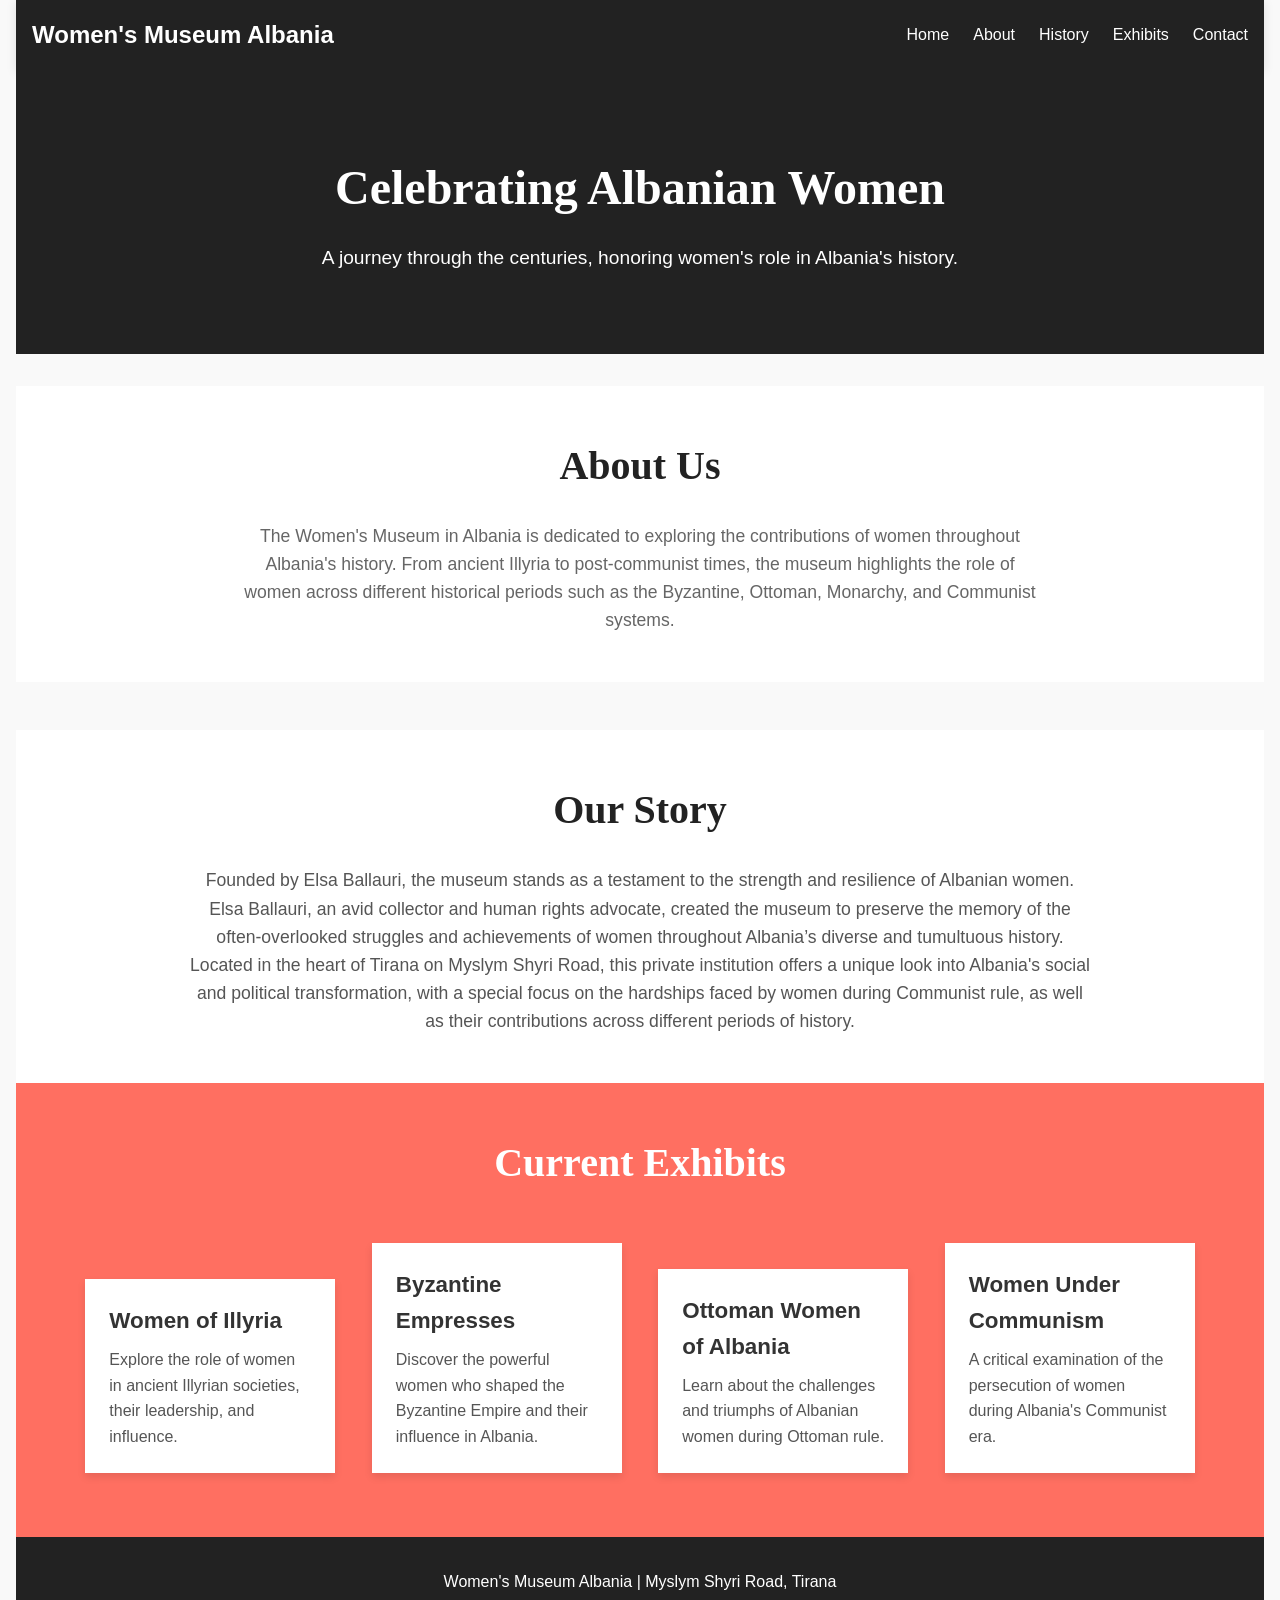
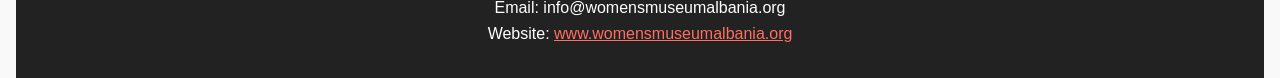
==== index.html @ 8acf02ba "Add files via upload" ====
<!DOCTYPE html>
<html lang="en">
<head>
  <meta charset="UTF-8" />
  <meta name="viewport" content="width=device-width, initial-scale=1.0" />
  <title>Women's Museum Albania</title>
  <style>
    /* Global Styles */
    * {
      margin: 0;
      padding: 0;
      box-sizing: border-box;
    }

    body {
      font-family: 'Arial', sans-serif;
      background-color: #f9f9f9;
      color: #333;
      line-height: 1.6;
      padding: 0 1rem;
    }

    h1, h2 {
      font-family: 'Georgia', serif;
    }

    /* Navbar */
    nav {
      background: #222;
      padding: 1rem;
      display: flex;
      justify-content: space-between;
      align-items: center;
      box-shadow: 0 2px 10px rgba(0, 0, 0, 0.1);
    }

    .navbar-logo {
      font-size: 1.5rem;
      color: #fff;
      font-weight: bold;
    }

    .nav-links {
      list-style: none;
      display: flex;
      gap: 1.5rem;
    }

    .nav-links a {
      color: #fff;
      text-decoration: none;
      transition: color 0.3s ease;
    }

    .nav-links a:hover {
      color: #ff6f61;
    }

    /* Hero Section */
    .hero {
      background: #222;
      color: #fff;
      padding: 5rem 1rem;
      text-align: center;
      margin-bottom: 2rem;
    }

    .hero h1 {
      font-size: 3rem;
      margin-bottom: 1rem;
    }

    .hero p {
      font-size: 1.2rem;
      font-weight: 300;
    }

    /* About Us Section */
    .about {
      background: #fff;
      padding: 3rem 1rem;
      text-align: center;
    }

    .about h2 {
      font-size: 2.5rem;
      margin-bottom: 1.5rem;
      color: #222;
    }

    .about p {
      max-width: 800px;
      margin: auto;
      font-size: 1.1rem;
      color: #666;
    }

    /* History of the Museum Section */
    .history {
      background: #fff;
      padding: 3rem 1rem;
      text-align: center;
      margin-top: 3rem;
    }

    .history h2 {
      font-size: 2.5rem;
      margin-bottom: 1.5rem;
      color: #222;
    }

    .history p {
      font-size: 1.1rem;
      color: #555;
      max-width: 900px;
      margin: auto;
    }

    /* Exhibits Section */
    .exhibits {
      background: #ff6f61;
      color: #fff;
      padding: 3rem 1rem;
      text-align: center;
    }

    .exhibits h2 {
      font-size: 2.5rem;
      margin-bottom: 2rem;
    }

    .exhibit-card {
      display: inline-block;
      background: #fff;
      color: #333;
      width: 250px;
      padding: 1.5rem;
      margin: 1rem;
      box-shadow: 0 4px 8px rgba(0, 0, 0, 0.1);
      text-align: left;
      transition: transform 0.3s ease, box-shadow 0.3s ease;
    }

    .exhibit-card:hover {
      transform: translateY(-5px);
      box-shadow: 0 8px 16px rgba(0, 0, 0, 0.2);
    }

    .exhibit-card h3 {
      font-size: 1.4rem;
      margin-bottom: 0.5rem;
    }

    .exhibit-card p {
      font-size: 1rem;
      color: #555;
    }

    /* Footer Section */
    footer {
      background: #222;
      color: #fff;
      padding: 2rem 1rem;
      text-align: center;
    }

    footer p {
      font-size: 1rem;
    }

    /* Mobile Responsiveness */
    @media (max-width: 768px) {
      .hero h1 {
        font-size: 2.5rem;
      }

      .hero p {
        font-size: 1rem;
      }

      .about p {
        font-size: 1rem;
      }

      .history p {
        font-size: 1rem;
      }

      .exhibits .exhibit-card {
        width: 100%;
        margin: 1rem 0;
      }

      .nav-links {
        flex-direction: column;
        gap: 1rem;
        align-items: center;
      }
    }
  </style>
</head>
<body>
  <!-- Navbar -->
  <nav>
    <div class="navbar-logo">Women's Museum Albania</div>
    <ul class="nav-links">
      <li><a href="#">Home</a></li>
      <li><a href="#about">About</a></li>
      <li><a href="#history">History</a></li>
      <li><a href="#exhibits">Exhibits</a></li>
      <li><a href="#contact">Contact</a></li>
    </ul>
  </nav>

  <!-- Hero Section -->
  <section class="hero">
    <h1>Celebrating Albanian Women</h1>
    <p>A journey through the centuries, honoring women's role in Albania's history.</p>
  </section>

  <!-- About Us Section -->
  <section id="about" class="about">
    <h2>About Us</h2>
    <p>The Women's Museum in Albania is dedicated to exploring the contributions of women throughout Albania's history. From ancient Illyria to post-communist times, the museum highlights the role of women across different historical periods such as the Byzantine, Ottoman, Monarchy, and Communist systems.</p>
  </section>

  <!-- History of the Museum Section -->
  <section id="history" class="history">
    <h2>Our Story</h2>
    <p>Founded by Elsa Ballauri, the museum stands as a testament to the strength and resilience of Albanian women. Elsa Ballauri, an avid collector and human rights advocate, created the museum to preserve the memory of the often-overlooked struggles and achievements of women throughout Albania’s diverse and tumultuous history.</p>
    <p>Located in the heart of Tirana on Myslym Shyri Road, this private institution offers a unique look into Albania's social and political transformation, with a special focus on the hardships faced by women during Communist rule, as well as their contributions across different periods of history.</p>
  </section>

  <!-- Exhibits Section -->
  <section id="exhibits" class="exhibits">
    <h2>Current Exhibits</h2>
    <div class="exhibit-card">
      <h3>Women of Illyria</h3>
      <p>Explore the role of women in ancient Illyrian societies, their leadership, and influence.</p>
    </div>
    <div class="exhibit-card">
      <h3>Byzantine Empresses</h3>
      <p>Discover the powerful women who shaped the Byzantine Empire and their influence in Albania.</p>
    </div>
    <div class="exhibit-card">
      <h3>Ottoman Women of Albania</h3>
      <p>Learn about the challenges and triumphs of Albanian women during Ottoman rule.</p>
    </div>
    <div class="exhibit-card">
      <h3>Women Under Communism</h3>
      <p>A critical examination of the persecution of women during Albania's Communist era.</p>
    </div>
  </section>

  <!-- Footer -->
  <footer id="contact">
    <p>Women's Museum Albania | Myslym Shyri Road, Tirana</p>
    <p>Email: info@womensmuseumalbania.org</p>
    <p>Website: <a href="https://www.womensmuseumalbania.org" target="_blank" style="color: #ff6f61;">www.womensmuseumalbania.org</a></p>
  </footer>
</body>
</html>
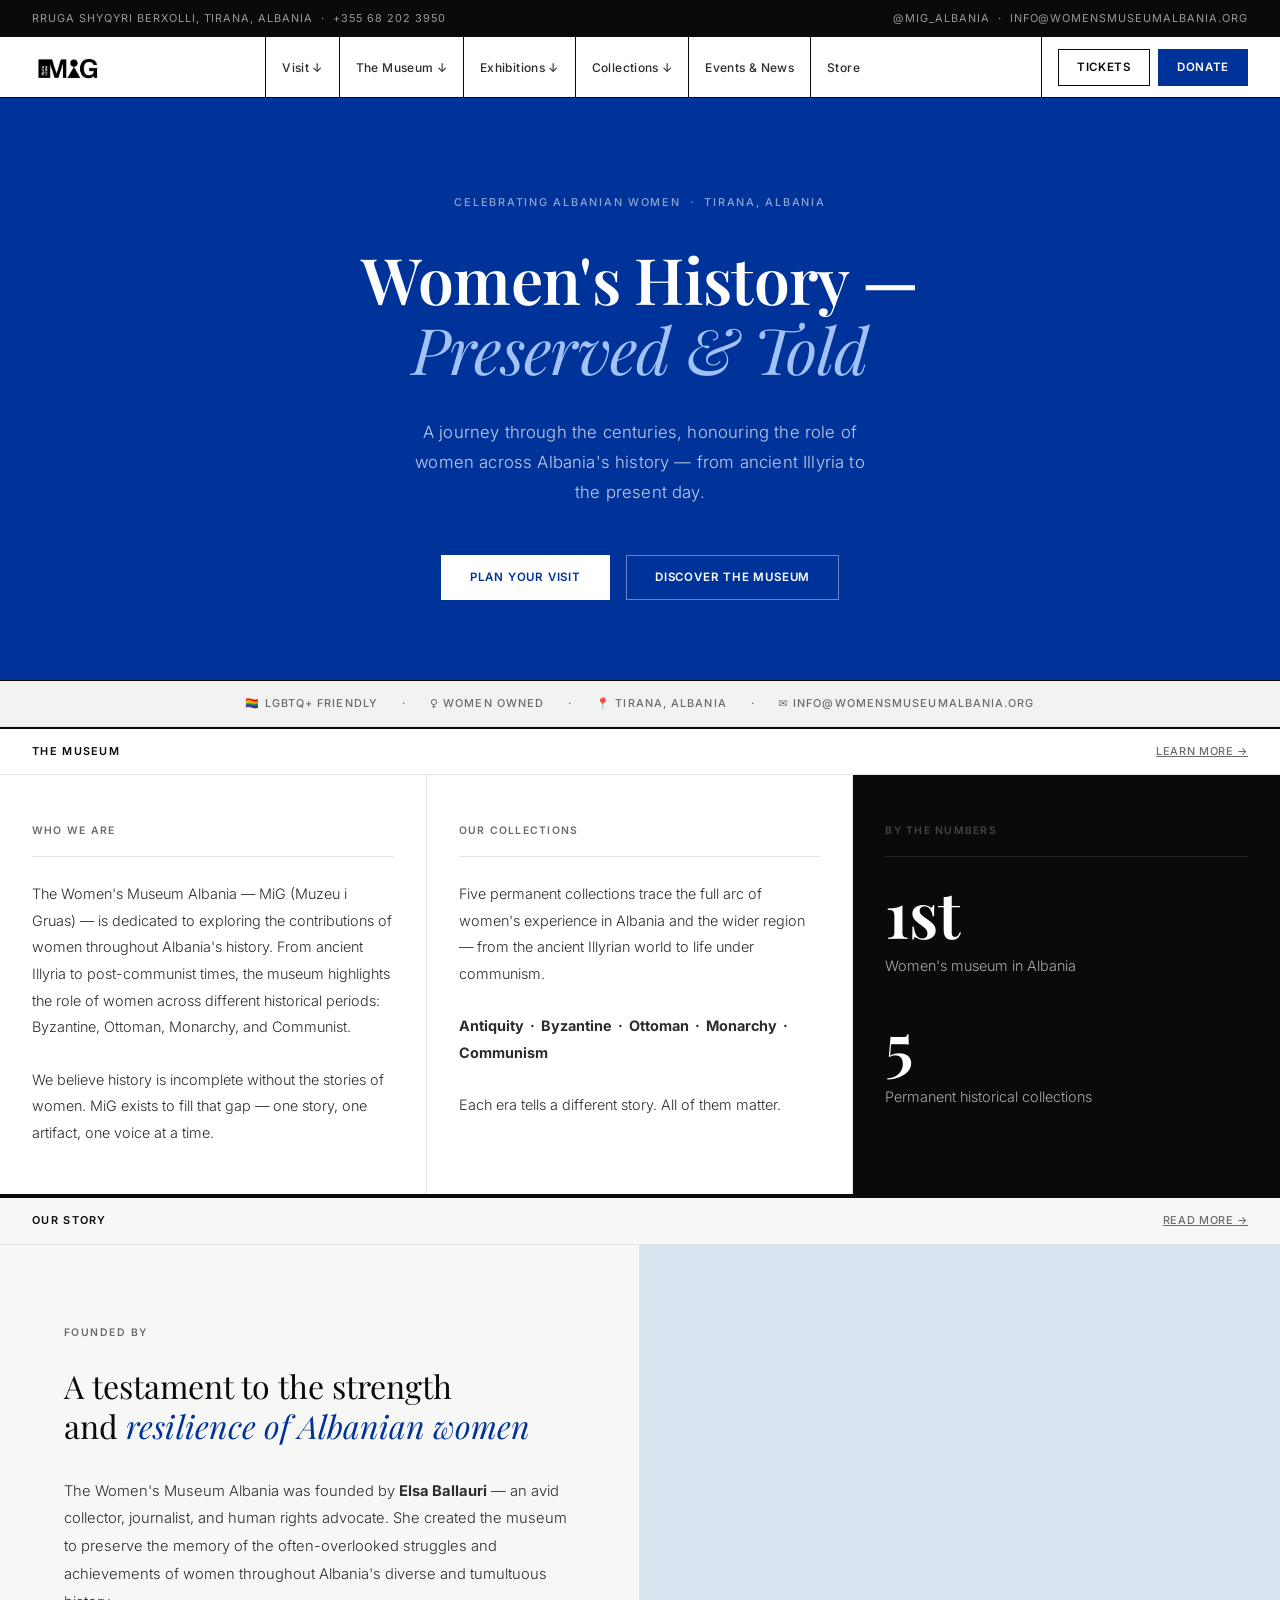
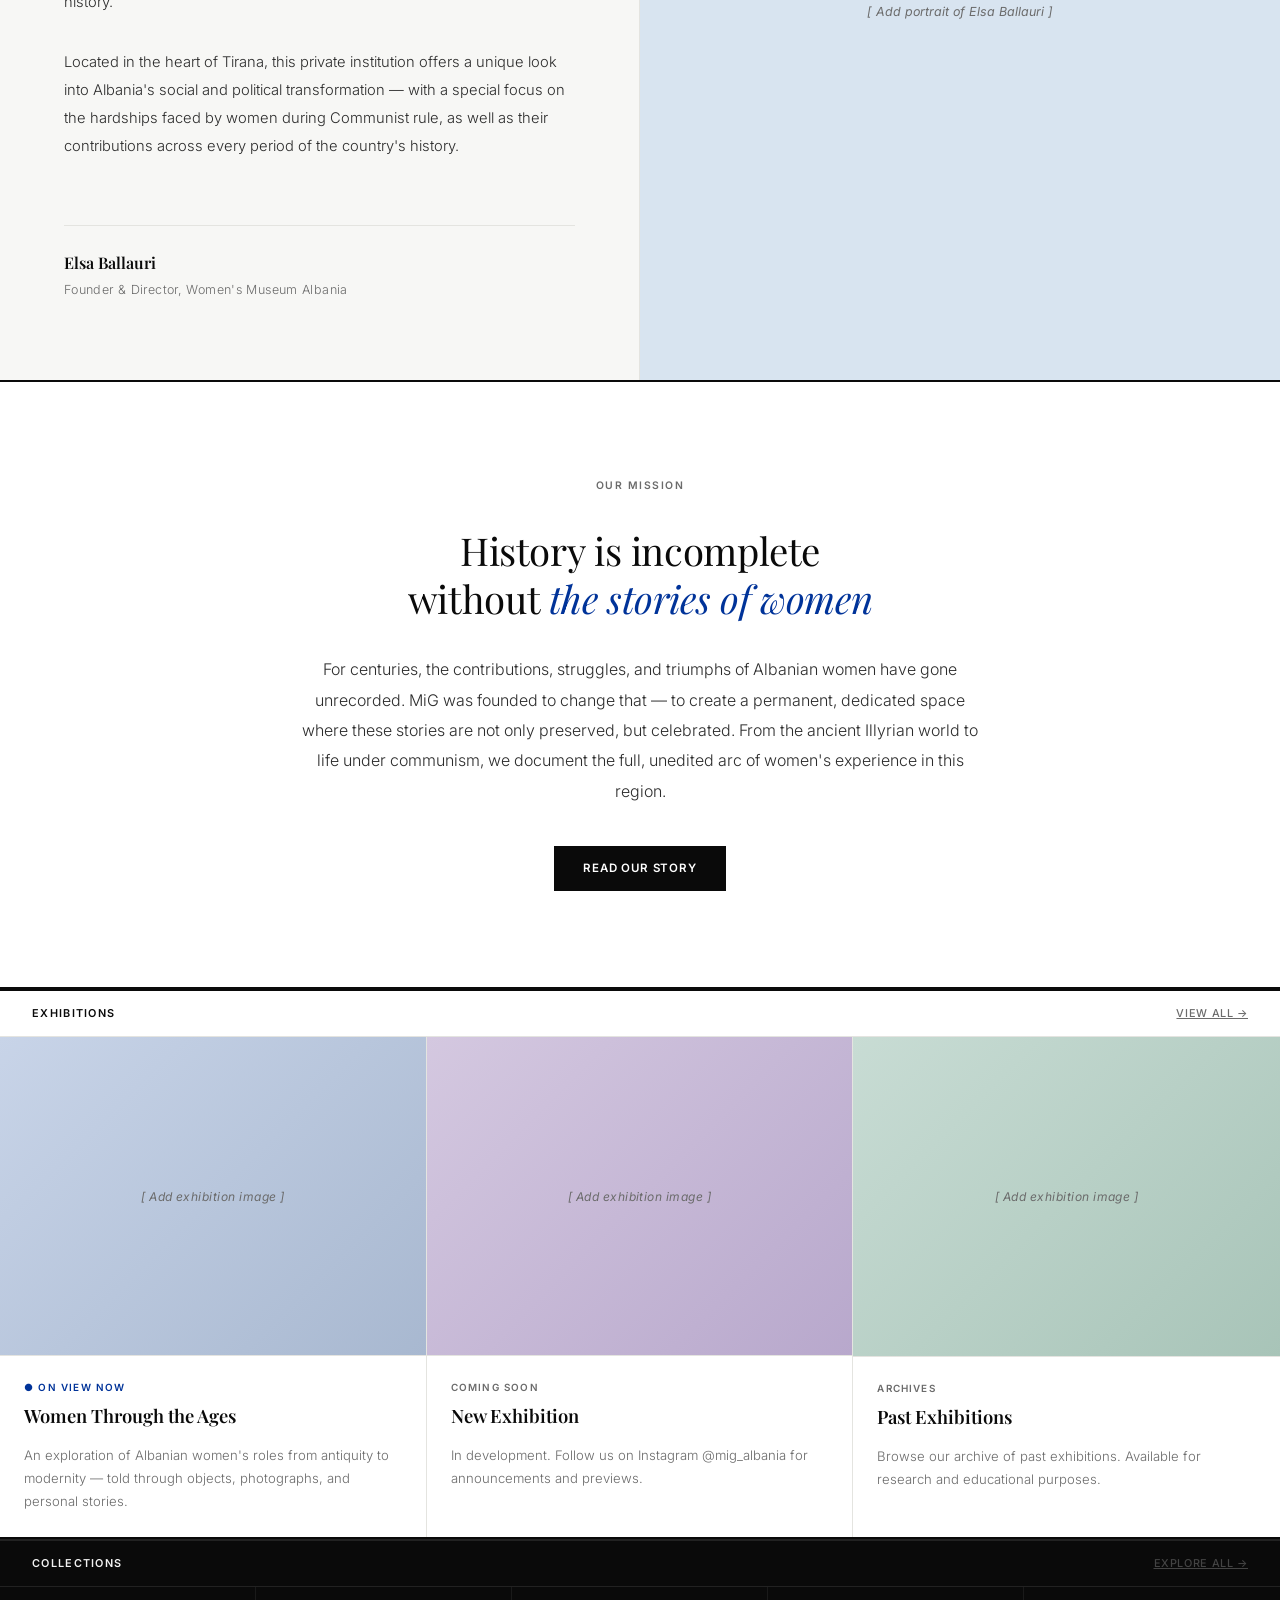
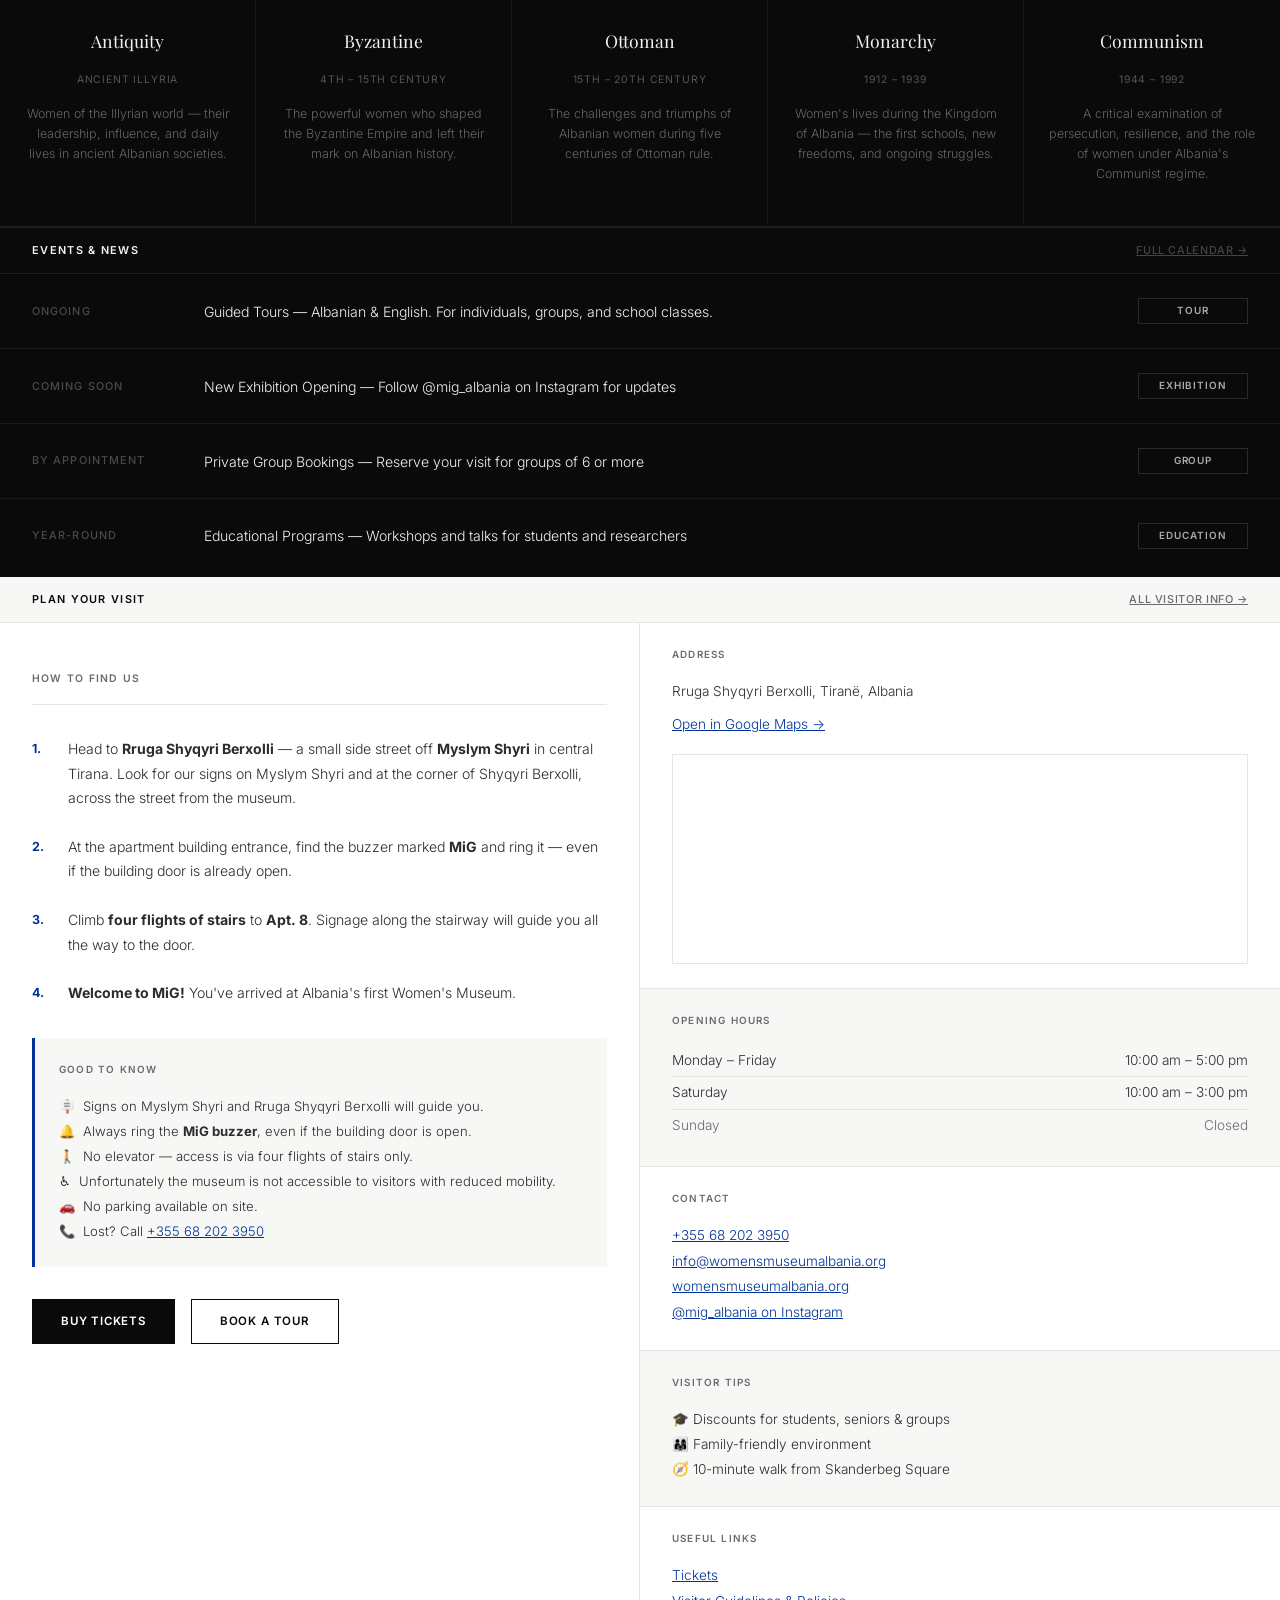
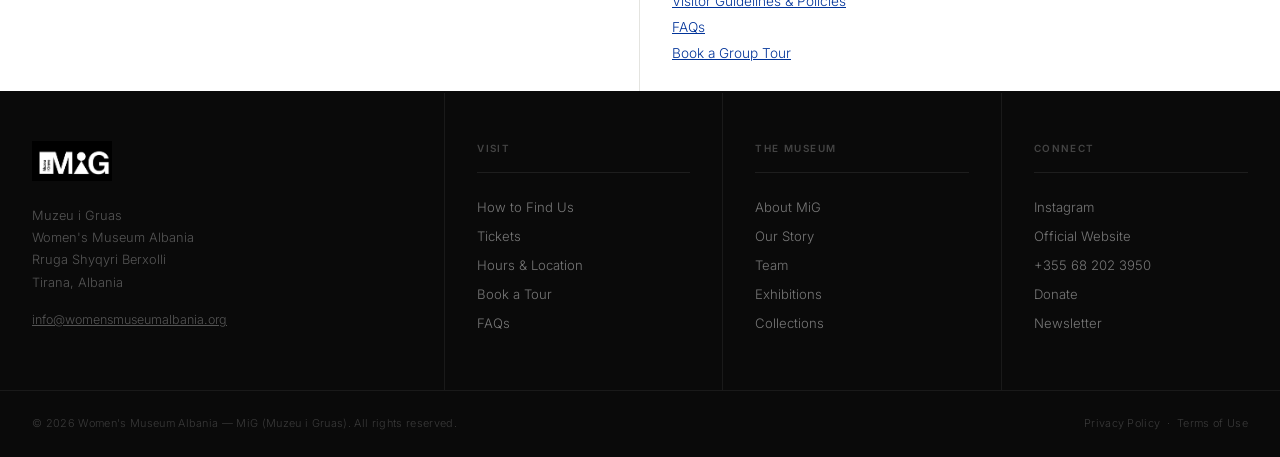
==== commit 8a2feb18: "Update index.html" ====
--- a/index.html
+++ b/index.html
@@ -3,260 +3,555 @@
 <head>
   <meta charset="UTF-8" />
   <meta name="viewport" content="width=device-width, initial-scale=1.0" />
-  <title>Women's Museum Albania</title>
+  <title>MiG — Muzeu i Gruas | Women's Museum Albania</title>
+  <link href="https://fonts.googleapis.com/css2?family=Playfair+Display:ital,wght@0,400;0,600;0,700;1,400;1,600&family=Inter:wght@300;400;500;600&display=swap" rel="stylesheet" />
   <style>
-    /* Global Styles */
-    * {
-      margin: 0;
-      padding: 0;
-      box-sizing: border-box;
+    *, *::before, *::after { box-sizing: border-box; margin: 0; padding: 0; }
+    html { scroll-behavior: smooth; font-size: 16px; }
+    :root {
+      --black:       #0a0a0a;
+      --white:       #ffffff;
+      --blue:        #003399;
+      --blue-hover:  #002277;
+      --gray-dark:   #2c2c2c;
+      --gray-mid:    #6b6b6b;
+      --gray-light:  #f7f7f5;
+      --gray-soft:   #f2f2f0;
+      --border:      #e4e4e0;
+      --border-dark: #1e1e1e;
+      --text-body:   #2c2c2c;
+      --text-muted:  #6b6b6b;
+      --off-white:   #f2f2f2;
+      --sp-1: 8px; --sp-2: 16px; --sp-3: 24px; --sp-4: 32px;
+      --sp-5: 40px; --sp-6: 48px; --sp-8: 64px; --sp-10: 80px; --sp-12: 96px;
     }
-
-    body {
-      font-family: 'Arial', sans-serif;
-      background-color: #f9f9f9;
-      color: #333;
-      line-height: 1.6;
-      padding: 0 1rem;
-    }
-
-    h1, h2 {
-      font-family: 'Georgia', serif;
-    }
-
-    /* Navbar */
-    nav {
-      background: #222;
-      padding: 1rem;
-      display: flex;
-      justify-content: space-between;
-      align-items: center;
-      box-shadow: 0 2px 10px rgba(0, 0, 0, 0.1);
-    }
-
-    .navbar-logo {
-      font-size: 1.5rem;
-      color: #fff;
-      font-weight: bold;
-    }
-
-    .nav-links {
-      list-style: none;
-      display: flex;
-      gap: 1.5rem;
-    }
-
-    .nav-links a {
-      color: #fff;
-      text-decoration: none;
-      transition: color 0.3s ease;
-    }
-
-    .nav-links a:hover {
-      color: #ff6f61;
-    }
-
-    /* Hero Section */
-    .hero {
-      background: #222;
-      color: #fff;
-      padding: 5rem 1rem;
-      text-align: center;
-      margin-bottom: 2rem;
-    }
-
-    .hero h1 {
-      font-size: 3rem;
-      margin-bottom: 1rem;
-    }
-
-    .hero p {
-      font-size: 1.2rem;
-      font-weight: 300;
-    }
-
-    /* About Us Section */
-    .about {
-      background: #fff;
-      padding: 3rem 1rem;
-      text-align: center;
-    }
-
-    .about h2 {
-      font-size: 2.5rem;
-      margin-bottom: 1.5rem;
-      color: #222;
-    }
-
-    .about p {
-      max-width: 800px;
-      margin: auto;
-      font-size: 1.1rem;
-      color: #666;
-    }
-
-    /* History of the Museum Section */
-    .history {
-      background: #fff;
-      padding: 3rem 1rem;
-      text-align: center;
-      margin-top: 3rem;
-    }
-
-    .history h2 {
-      font-size: 2.5rem;
-      margin-bottom: 1.5rem;
-      color: #222;
-    }
-
-    .history p {
-      font-size: 1.1rem;
-      color: #555;
-      max-width: 900px;
-      margin: auto;
-    }
-
-    /* Exhibits Section */
-    .exhibits {
-      background: #ff6f61;
-      color: #fff;
-      padding: 3rem 1rem;
-      text-align: center;
-    }
-
-    .exhibits h2 {
-      font-size: 2.5rem;
-      margin-bottom: 2rem;
-    }
-
-    .exhibit-card {
-      display: inline-block;
-      background: #fff;
-      color: #333;
-      width: 250px;
-      padding: 1.5rem;
-      margin: 1rem;
-      box-shadow: 0 4px 8px rgba(0, 0, 0, 0.1);
-      text-align: left;
-      transition: transform 0.3s ease, box-shadow 0.3s ease;
-    }
-
-    .exhibit-card:hover {
-      transform: translateY(-5px);
-      box-shadow: 0 8px 16px rgba(0, 0, 0, 0.2);
-    }
-
-    .exhibit-card h3 {
-      font-size: 1.4rem;
-      margin-bottom: 0.5rem;
-    }
-
-    .exhibit-card p {
-      font-size: 1rem;
-      color: #555;
-    }
-
-    /* Footer Section */
-    footer {
-      background: #222;
-      color: #fff;
-      padding: 2rem 1rem;
-      text-align: center;
-    }
-
-    footer p {
-      font-size: 1rem;
-    }
-
-    /* Mobile Responsiveness */
-    @media (max-width: 768px) {
-      .hero h1 {
-        font-size: 2.5rem;
-      }
-
-      .hero p {
-        font-size: 1rem;
-      }
-
-      .about p {
-        font-size: 1rem;
-      }
-
-      .history p {
-        font-size: 1rem;
-      }
-
-      .exhibits .exhibit-card {
-        width: 100%;
-        margin: 1rem 0;
-      }
-
-      .nav-links {
-        flex-direction: column;
-        gap: 1rem;
-        align-items: center;
-      }
+    body { font-family: 'Inter', system-ui, sans-serif; background: var(--white); color: var(--black); line-height: 1.6; -webkit-font-smoothing: antialiased; }
+    a { color: inherit; text-decoration: none; }
+    img { display: block; max-width: 100%; }
+
+    /* TOP STRIP */
+    .top-strip { background: var(--black); color: #999; font-size: 0.68rem; letter-spacing: 0.09em; text-transform: uppercase; padding: 10px var(--sp-4); display: flex; justify-content: space-between; align-items: center; }
+    .top-strip a { color: #999; transition: color 0.2s; }
+    .top-strip a:hover { color: var(--white); }
+
+    /* NAV */
+    nav { border-bottom: 1.5px solid var(--black); position: sticky; top: 0; z-index: 100; background: var(--white); }
+    .nav-inner { display: flex; align-items: center; justify-content: space-between; padding: 0 var(--sp-4); height: 60px; }
+    .nav-logo img { height: 34px; width: auto; display: block; }
+    .nav-links { display: flex; list-style: none; height: 100%; align-items: stretch; }
+    .nav-links li { position: relative; display: flex; align-items: stretch; }
+    .nav-links li > a, .nav-links li > span { display: flex; align-items: center; padding: 0 var(--sp-2); font-size: 0.75rem; font-weight: 500; letter-spacing: 0.03em; color: var(--gray-dark); cursor: pointer; border-left: 1px solid var(--black); position: relative; transition: color 0.2s; }
+    .nav-links li > a::after, .nav-links li > span::after { content: ''; position: absolute; bottom: 0; left: 0; right: 0; height: 2px; background: var(--blue); transform: scaleX(0); transition: transform 0.25s ease; }
+    .nav-links li > a:hover, .nav-links li > span:hover { color: var(--blue); }
+    .nav-links li > a:hover::after, .nav-links li > span:hover::after { transform: scaleX(1); }
+    .has-drop:hover .drop { display: block; }
+    .drop { display: none; position: absolute; top: 100%; left: 0; background: var(--white); border: 1.5px solid var(--black); min-width: 200px; z-index: 200; box-shadow: 0 8px 24px rgba(0,0,0,0.08); }
+    .drop a { display: block; padding: 10px var(--sp-2); font-size: 0.75rem; font-weight: 400; letter-spacing: 0.02em; border-bottom: 1px solid var(--border); color: var(--gray-dark); transition: background 0.15s, color 0.15s; }
+    .drop a:last-child { border-bottom: none; }
+    .drop a:hover { background: var(--black); color: var(--white); }
+    .nav-actions { display: flex; align-items: center; gap: var(--sp-1); padding-left: var(--sp-2); border-left: 1px solid var(--black); height: 100%; }
+    .nav-btn { font-family: 'Inter', sans-serif; font-size: 0.72rem; font-weight: 600; letter-spacing: 0.06em; text-transform: uppercase; padding: 8px 18px; border: 1.5px solid var(--black); cursor: pointer; transition: background 0.2s, color 0.2s, border-color 0.2s, box-shadow 0.2s; display: inline-flex; align-items: center; }
+    .nav-btn:hover { box-shadow: 0 2px 8px rgba(0,0,0,0.12); text-decoration: none; }
+    .nav-btn.outline { background: var(--white); color: var(--black); }
+    .nav-btn.outline:hover { background: var(--black); color: var(--white); }
+    .nav-btn.filled { background: var(--blue); color: var(--white); border-color: var(--blue); }
+    .nav-btn.filled:hover { background: var(--blue-hover); border-color: var(--blue-hover); }
+
+    /* HERO */
+    .hero { background: var(--blue); text-align: center; padding: var(--sp-12) var(--sp-4) var(--sp-10); border-bottom: 1.5px solid var(--black); }
+    .hero-eyebrow { font-size: 0.68rem; font-weight: 500; letter-spacing: 0.16em; text-transform: uppercase; color: rgba(255,255,255,0.55); margin-bottom: var(--sp-4); }
+    .hero-title { font-family: 'Playfair Display', Georgia, serif; font-size: clamp(2.6rem, 5vw, 5rem); font-weight: 600; line-height: 1.1; color: var(--white); margin-bottom: var(--sp-4); letter-spacing: -0.01em; }
+    .hero-title em { font-style: italic; font-weight: 400; color: rgba(180,210,255,0.9); }
+    .hero-sub { font-size: 1.05rem; font-weight: 300; color: rgba(255,255,255,0.75); max-width: 480px; margin: 0 auto var(--sp-6); line-height: 1.8; letter-spacing: 0.01em; }
+    .hero-btns { display: flex; gap: var(--sp-2); justify-content: center; flex-wrap: wrap; }
+    .btn { font-family: 'Inter', sans-serif; font-size: 0.72rem; font-weight: 600; letter-spacing: 0.07em; text-transform: uppercase; padding: 12px 28px; display: inline-flex; align-items: center; border: 1.5px solid; cursor: pointer; transition: background 0.22s, color 0.22s, border-color 0.22s, box-shadow 0.22s; }
+    .btn:hover { box-shadow: 0 4px 16px rgba(0,0,0,0.15); text-decoration: none; }
+    .btn-white { background: var(--white); color: var(--blue); border-color: var(--white); }
+    .btn-white:hover { background: transparent; color: var(--white); }
+    .btn-outline-white { background: transparent; color: var(--white); border-color: rgba(255,255,255,0.4); }
+    .btn-outline-white:hover { background: rgba(255,255,255,0.1); border-color: rgba(255,255,255,0.8); }
+    .btn-dark { background: var(--black); color: var(--white); border-color: var(--black); }
+    .btn-dark:hover { background: var(--blue); border-color: var(--blue); }
+    .btn-light { background: var(--white); color: var(--black); border-color: var(--black); }
+    .btn-light:hover { background: var(--black); color: var(--white); }
+    .btn-blue { background: var(--blue); color: var(--white); border-color: var(--blue); }
+    .btn-blue:hover { background: var(--blue-hover); border-color: var(--blue-hover); }
+
+    /* BADGES */
+    .badges-bar { display: flex; justify-content: center; gap: var(--sp-3); flex-wrap: wrap; padding: 14px var(--sp-4); border-bottom: 1px solid var(--border); font-size: 0.68rem; font-weight: 500; letter-spacing: 0.1em; text-transform: uppercase; color: var(--gray-mid); background: var(--gray-soft); }
+
+    /* SECTION HEADER */
+    .sec-head { display: flex; justify-content: space-between; align-items: center; padding: 14px var(--sp-4); border-bottom: 1px solid var(--border); border-top: 2px solid var(--black); }
+    .sec-head h2 { font-family: 'Inter', sans-serif; font-size: 0.68rem; font-weight: 600; letter-spacing: 0.12em; text-transform: uppercase; color: var(--black); }
+    .sec-head a { font-size: 0.68rem; font-weight: 500; letter-spacing: 0.06em; text-transform: uppercase; color: var(--gray-mid); text-decoration: underline; transition: color 0.2s; }
+    .sec-head a:hover { color: var(--blue); }
+
+    /* ABOUT */
+    #about { border-bottom: 2px solid var(--black); background: var(--white); }
+    .about-grid { display: grid; grid-template-columns: 1fr 1fr 1fr; }
+    .about-col { padding: var(--sp-6) var(--sp-4); border-right: 1px solid var(--border); }
+    .about-col:last-child { border-right: none; background: var(--black); }
+    .about-col h3 { font-family: 'Inter', sans-serif; font-size: 0.65rem; font-weight: 600; letter-spacing: 0.12em; text-transform: uppercase; color: var(--gray-mid); margin-bottom: var(--sp-3); padding-bottom: var(--sp-2); border-bottom: 1px solid var(--border); }
+    .about-col:last-child h3 { color: #444; border-color: #222; }
+    .about-col p { font-size: 0.9rem; font-weight: 300; line-height: 1.85; color: var(--text-body); }
+    .about-col:last-child p { color: #aaa; }
+    .stat { font-family: 'Playfair Display', serif; font-size: 4rem; font-weight: 600; line-height: 1; color: var(--white); margin-bottom: var(--sp-1); }
+
+    /* FOUNDER */
+    #founder { border-bottom: 2px solid var(--black); background: var(--gray-light); }
+    .founder-grid { display: grid; grid-template-columns: 1fr 1fr; }
+    .founder-text { padding: var(--sp-10) var(--sp-8); border-right: 1px solid var(--border); display: flex; flex-direction: column; justify-content: center; }
+    .founder-label { font-size: 0.65rem; font-weight: 600; letter-spacing: 0.14em; text-transform: uppercase; color: var(--gray-mid); margin-bottom: var(--sp-3); }
+    .founder-title { font-family: 'Playfair Display', serif; font-size: clamp(1.6rem, 2.5vw, 2.4rem); font-weight: 400; line-height: 1.25; color: var(--black); margin-bottom: var(--sp-4); }
+    .founder-title em { font-style: italic; color: var(--blue); }
+    .founder-body { font-size: 0.92rem; font-weight: 300; line-height: 1.9; color: var(--text-body); margin-bottom: var(--sp-4); }
+    .founder-name { font-family: 'Playfair Display', serif; font-size: 1rem; font-weight: 600; color: var(--black); }
+    .founder-role { font-size: 0.78rem; font-weight: 300; color: var(--gray-mid); margin-top: 4px; letter-spacing: 0.03em; }
+    .founder-image { background: #d8e4f0; display: flex; align-items: center; justify-content: center; min-height: 420px; }
+    .founder-image-placeholder { font-size: 0.78rem; color: var(--gray-mid); font-style: italic; text-align: center; padding: var(--sp-4); }
+
+    /* EDITORIAL */
+    #editorial { background: var(--white); border-bottom: 2px solid var(--black); padding: var(--sp-12) var(--sp-4); text-align: center; }
+    .editorial-inner { max-width: 680px; margin: 0 auto; }
+    .editorial-label { font-size: 0.65rem; font-weight: 600; letter-spacing: 0.14em; text-transform: uppercase; color: var(--gray-mid); margin-bottom: var(--sp-4); }
+    .editorial-title { font-family: 'Playfair Display', serif; font-size: clamp(1.8rem, 3vw, 2.8rem); font-weight: 400; line-height: 1.25; color: var(--black); margin-bottom: var(--sp-4); letter-spacing: -0.01em; }
+    .editorial-title em { font-style: italic; color: var(--blue); }
+    .editorial-body { font-size: 1rem; font-weight: 300; line-height: 1.9; color: var(--text-body); margin-bottom: var(--sp-5); }
+
+    /* EXHIBITIONS */
+    #exhibitions { border-bottom: 2px solid var(--black); background: var(--white); }
+    .exh-grid { display: grid; grid-template-columns: repeat(3, 1fr); }
+    .exh-card { border-right: 1px solid var(--border); overflow: hidden; }
+    .exh-card:last-child { border-right: none; }
+    .exh-img-wrap { position: relative; overflow: hidden; aspect-ratio: 4/3; border-bottom: 1px solid var(--border); }
+    .exh-img-placeholder { width: 100%; height: 100%; display: flex; align-items: center; justify-content: center; font-size: 0.75rem; color: var(--gray-mid); font-style: italic; letter-spacing: 0.04em; transition: transform 0.35s ease; }
+    .exh-card:nth-child(1) .exh-img-placeholder { background: linear-gradient(135deg, #c8d4e8 0%, #a8b8d0 100%); }
+    .exh-card:nth-child(2) .exh-img-placeholder { background: linear-gradient(135deg, #d4c8e0 0%, #b8a8cc 100%); }
+    .exh-card:nth-child(3) .exh-img-placeholder { background: linear-gradient(135deg, #c8dcd4 0%, #a8c4b8 100%); }
+    .exh-card:hover .exh-img-placeholder { transform: scale(1.04); }
+    .exh-body { padding: var(--sp-3); }
+    .exh-tag { font-size: 0.62rem; font-weight: 600; letter-spacing: 0.12em; text-transform: uppercase; color: var(--gray-mid); margin-bottom: var(--sp-1); }
+    .exh-tag.live { color: var(--blue); }
+    .exh-title { font-family: 'Playfair Display', serif; font-size: 1.15rem; font-weight: 600; line-height: 1.3; margin-bottom: var(--sp-2); color: var(--black); }
+    .exh-desc { font-size: 0.82rem; font-weight: 300; color: var(--text-muted); line-height: 1.75; }
+
+    /* COLLECTIONS STRIP */
+    #collections { border-bottom: 2px solid var(--black); background: var(--black); }
+    #collections .sec-head { background: var(--black); border-color: #222; }
+    #collections .sec-head h2 { color: var(--off-white); }
+    #collections .sec-head a { color: #444; }
+    #collections .sec-head a:hover { color: #aaa; }
+    .collections-grid { display: grid; grid-template-columns: repeat(5, 1fr); }
+    .collection-card { padding: var(--sp-5) var(--sp-3); border-right: 1px solid #1a1a1a; text-align: center; transition: background 0.2s; cursor: pointer; }
+    .collection-card:last-child { border-right: none; }
+    .collection-card:hover { background: #111; }
+    .collection-era { font-family: 'Playfair Display', serif; font-size: 1.1rem; font-weight: 400; color: var(--off-white); margin-bottom: var(--sp-2); }
+    .collection-dates { font-size: 0.65rem; font-weight: 400; letter-spacing: 0.08em; text-transform: uppercase; color: #555; }
+    .collection-desc { font-size: 0.78rem; font-weight: 300; color: #666; line-height: 1.6; margin-top: var(--sp-2); }
+
+    /* EVENTS */
+    #events { border-bottom: 2px solid var(--black); background: var(--black); }
+    #events .sec-head { background: var(--black); border-color: #1e1e1e; }
+    #events .sec-head h2 { color: var(--off-white); }
+    #events .sec-head a { color: #444; }
+    #events .sec-head a:hover { color: #aaa; }
+    .event-row { display: grid; grid-template-columns: 140px 1fr 110px; align-items: center; gap: var(--sp-4); padding: var(--sp-3) var(--sp-4); border-bottom: 1px solid #1a1a1a; transition: background 0.18s; }
+    .event-row:last-child { border-bottom: none; }
+    .event-row:hover { background: #111; }
+    .ev-date { font-size: 0.68rem; font-weight: 500; letter-spacing: 0.1em; text-transform: uppercase; color: #4a4a4a; }
+    .ev-title { font-size: 0.88rem; font-weight: 300; color: var(--off-white); line-height: 1.5; }
+    .ev-tag { font-size: 0.62rem; font-weight: 600; letter-spacing: 0.1em; text-transform: uppercase; color: #aaa; border: 1px solid #2a2a2a; padding: 4px 10px; text-align: center; transition: border-color 0.2s, color 0.2s; }
+    .event-row:hover .ev-tag { border-color: #444; color: var(--white); }
+
+    /* VISIT */
+    #visit { border-bottom: 2px solid var(--black); background: var(--gray-light); }
+    .visit-grid { display: grid; grid-template-columns: 1fr 1fr; }
+    .visit-left { padding: var(--sp-6) var(--sp-4); border-right: 1px solid var(--border); background: var(--white); }
+    .visit-left h3 { font-size: 0.65rem; font-weight: 600; letter-spacing: 0.12em; text-transform: uppercase; color: var(--gray-mid); margin-bottom: var(--sp-4); padding-bottom: var(--sp-2); border-bottom: 1px solid var(--border); }
+    .dir-step { display: flex; gap: var(--sp-2); margin-bottom: var(--sp-3); }
+    .dir-num { font-size: 0.78rem; font-weight: 700; color: var(--blue); min-width: 20px; padding-top: 2px; }
+    .dir-txt { font-size: 0.88rem; font-weight: 300; line-height: 1.75; color: var(--text-body); }
+    .info-box { margin-top: var(--sp-4); padding: var(--sp-3); background: var(--gray-light); border-left: 3px solid var(--blue); }
+    .info-box-label { font-size: 0.62rem; font-weight: 600; letter-spacing: 0.12em; text-transform: uppercase; color: var(--gray-mid); margin-bottom: var(--sp-2); }
+    .info-box p { font-size: 0.82rem; font-weight: 300; line-height: 1.9; color: var(--text-body); }
+    .info-box a { color: var(--blue); text-decoration: underline; }
+    .visit-right { background: var(--gray-light); }
+    .vblock { padding: var(--sp-3) var(--sp-4); border-bottom: 1px solid var(--border); background: var(--white); }
+    .vblock:nth-child(even) { background: var(--gray-light); }
+    .vblock:last-child { border-bottom: none; }
+    .vblock-label { font-size: 0.62rem; font-weight: 600; letter-spacing: 0.12em; text-transform: uppercase; color: var(--gray-mid); margin-bottom: var(--sp-2); }
+    .vblock p { font-size: 0.85rem; font-weight: 300; line-height: 1.85; color: var(--text-body); }
+    .vblock a { display: block; font-size: 0.85rem; font-weight: 300; line-height: 1.9; color: var(--blue); text-decoration: underline; transition: color 0.18s; }
+    .vblock a:hover { color: var(--blue-hover); }
+    .hours-row { display: flex; justify-content: space-between; font-size: 0.85rem; font-weight: 300; padding: 5px 0; border-bottom: 1px solid var(--border); color: var(--text-body); }
+    .hours-row:last-child { border-bottom: none; }
+    .hours-row.closed { color: var(--gray-mid); }
+
+    /* FOOTER */
+    footer { background: var(--black); color: var(--white); }
+    .footer-grid { display: grid; grid-template-columns: 1.6fr 1fr 1fr 1fr; border-bottom: 1px solid #1a1a1a; }
+    .fcol { padding: var(--sp-6) var(--sp-4); border-right: 1px solid #1a1a1a; }
+    .fcol:last-child { border-right: none; }
+    .fcol-label { font-size: 0.62rem; font-weight: 600; letter-spacing: 0.14em; text-transform: uppercase; color: #444; margin-bottom: var(--sp-3); padding-bottom: var(--sp-2); border-bottom: 1px solid #1e1e1e; }
+    .fcol a { display: block; font-size: 0.82rem; font-weight: 300; color: #777; margin-bottom: var(--sp-1); transition: color 0.18s; }
+    .fcol a:hover { color: var(--white); }
+    .footer-bottom { padding: var(--sp-3) var(--sp-4); display: flex; justify-content: space-between; align-items: center; font-size: 0.68rem; font-weight: 300; color: #3a3a3a; letter-spacing: 0.03em; }
+
+    /* FADE IN */
+    .fade-in { opacity: 0; transform: translateY(16px); transition: opacity 0.5s ease, transform 0.5s ease; }
+    .fade-in.visible { opacity: 1; transform: translateY(0); }
+
+    @media (max-width: 860px) {
+      .nav-links { display: none; }
+      .about-grid, .exh-grid, .visit-grid, .footer-grid, .founder-grid, .collections-grid { grid-template-columns: 1fr; }
+      .about-col, .exh-card, .fcol, .collection-card { border-right: none; border-bottom: 1px solid var(--border); }
+      .visit-left { border-right: none; border-bottom: 1px solid var(--border); }
+      .event-row { grid-template-columns: 1fr; gap: var(--sp-1); }
+      .founder-text { padding: var(--sp-6) var(--sp-4); border-right: none; border-bottom: 1px solid var(--border); }
+      .founder-image { min-height: 260px; }
     }
   </style>
 </head>
 <body>
-  <!-- Navbar -->
-  <nav>
-    <div class="navbar-logo">Women's Museum Albania</div>
+
+<div class="top-strip">
+  <span>Rruga Shyqyri Berxolli, Tirana, Albania &nbsp;·&nbsp; <a href="tel:+355682023950">+355 68 202 3950</a></span>
+  <span><a href="https://instagram.com/mig_albania" target="_blank">@mig_albania</a> &nbsp;·&nbsp; <a href="mailto:info@womensmuseumalbania.org">info@womensmuseumalbania.org</a></span>
+</div>
+
+<nav>
+  <div class="nav-inner">
+    <a class="nav-logo" href="#"><img src="[data-uri]" alt="MiG — Muzeu i Gruas" /></a>
     <ul class="nav-links">
-      <li><a href="#">Home</a></li>
-      <li><a href="#about">About</a></li>
-      <li><a href="#history">History</a></li>
-      <li><a href="#exhibits">Exhibits</a></li>
-      <li><a href="#contact">Contact</a></li>
+      <li class="has-drop"><span>Visit ↓</span>
+        <div class="drop">
+          <a href="#visit">How to Find Us</a>
+          <a href="#visit">Plan Your Visit</a>
+          <a href="https://g.page/r/CQKsoFgxiEMgEBM/review" target="_blank">Leave a Review</a>
+        </div>
+      </li>
+      <li class="has-drop"><span>The Museum ↓</span>
+        <div class="drop">
+          <a href="#about">About Us</a>
+          <a href="#founder">Our Story</a>
+          <a href="#">Team</a>
+          <a href="#">Board of Directors</a>
+        </div>
+      </li>
+      <li class="has-drop"><span>Exhibitions ↓</span>
+        <div class="drop">
+          <a href="#exhibitions">Current</a>
+          <a href="#exhibitions">Coming Soon</a>
+          <a href="#exhibitions">Archives</a>
+        </div>
+      </li>
+      <li class="has-drop"><span>Collections ↓</span>
+        <div class="drop">
+          <a href="#collections">Antiquity / Illyria</a>
+          <a href="#collections">Byzantine</a>
+          <a href="#collections">Ottoman</a>
+          <a href="#collections">Monarchy</a>
+          <a href="#collections">Communism</a>
+        </div>
+      </li>
+      <li><a href="#events">Events &amp; News</a></li>
+      <li><a href="#">Store</a></li>
     </ul>
-  </nav>
-
-  <!-- Hero Section -->
-  <section class="hero">
-    <h1>Celebrating Albanian Women</h1>
-    <p>A journey through the centuries, honoring women's role in Albania's history.</p>
-  </section>
-
-  <!-- About Us Section -->
-  <section id="about" class="about">
-    <h2>About Us</h2>
-    <p>The Women's Museum in Albania is dedicated to exploring the contributions of women throughout Albania's history. From ancient Illyria to post-communist times, the museum highlights the role of women across different historical periods such as the Byzantine, Ottoman, Monarchy, and Communist systems.</p>
-  </section>
-
-  <!-- History of the Museum Section -->
-  <section id="history" class="history">
-    <h2>Our Story</h2>
-    <p>Founded by Elsa Ballauri, the museum stands as a testament to the strength and resilience of Albanian women. Elsa Ballauri, an avid collector and human rights advocate, created the museum to preserve the memory of the often-overlooked struggles and achievements of women throughout Albania’s diverse and tumultuous history.</p>
-    <p>Located in the heart of Tirana on Myslym Shyri Road, this private institution offers a unique look into Albania's social and political transformation, with a special focus on the hardships faced by women during Communist rule, as well as their contributions across different periods of history.</p>
-  </section>
-
-  <!-- Exhibits Section -->
-  <section id="exhibits" class="exhibits">
-    <h2>Current Exhibits</h2>
-    <div class="exhibit-card">
-      <h3>Women of Illyria</h3>
-      <p>Explore the role of women in ancient Illyrian societies, their leadership, and influence.</p>
-    </div>
-    <div class="exhibit-card">
-      <h3>Byzantine Empresses</h3>
-      <p>Discover the powerful women who shaped the Byzantine Empire and their influence in Albania.</p>
-    </div>
-    <div class="exhibit-card">
-      <h3>Ottoman Women of Albania</h3>
-      <p>Learn about the challenges and triumphs of Albanian women during Ottoman rule.</p>
-    </div>
-    <div class="exhibit-card">
-      <h3>Women Under Communism</h3>
-      <p>A critical examination of the persecution of women during Albania's Communist era.</p>
-    </div>
-  </section>
-
-  <!-- Footer -->
-  <footer id="contact">
-    <p>Women's Museum Albania | Myslym Shyri Road, Tirana</p>
-    <p>Email: info@womensmuseumalbania.org</p>
-    <p>Website: <a href="https://www.womensmuseumalbania.org" target="_blank" style="color: #ff6f61;">www.womensmuseumalbania.org</a></p>
-  </footer>
+    <div class="nav-actions">
+      <a class="nav-btn outline" href="#">Tickets</a>
+      <a class="nav-btn filled" href="#">Donate</a>
+    </div>
+  </div>
+</nav>
+
+<!-- HERO -->
+<section class="hero fade-in visible">
+  <p class="hero-eyebrow">Celebrating Albanian Women &nbsp;·&nbsp; Tirana, Albania</p>
+  <h1 class="hero-title">Women's History —<br><em>Preserved &amp; Told</em></h1>
+  <p class="hero-sub">A journey through the centuries, honouring the role of women across Albania's history — from ancient Illyria to the present day.</p>
+  <div class="hero-btns">
+    <a href="#visit" class="btn btn-white">Plan Your Visit</a>
+    <a href="#about" class="btn btn-outline-white">Discover the Museum</a>
+  </div>
+</section>
+
+<div class="badges-bar">
+  <span>🏳️‍🌈 LGBTQ+ Friendly</span><span>·</span>
+  <span>♀ Women Owned</span><span>·</span>
+  <span>📍 Tirana, Albania</span><span>·</span>
+  <span>✉ info@womensmuseumalbania.org</span>
+</div>
+
+<!-- ABOUT -->
+<section id="about" class="fade-in">
+  <div class="sec-head"><h2>The Museum</h2><a href="#">Learn More →</a></div>
+  <div class="about-grid">
+    <div class="about-col">
+      <h3>Who We Are</h3>
+      <p>The Women's Museum Albania — MiG (Muzeu i Gruas) — is dedicated to exploring the contributions of women throughout Albania's history. From ancient Illyria to post-communist times, the museum highlights the role of women across different historical periods: Byzantine, Ottoman, Monarchy, and Communist.</p>
+      <br>
+      <p>We believe history is incomplete without the stories of women. MiG exists to fill that gap — one story, one artifact, one voice at a time.</p>
+    </div>
+    <div class="about-col">
+      <h3>Our Collections</h3>
+      <p>Five permanent collections trace the full arc of women's experience in Albania and the wider region — from the ancient Illyrian world to life under communism.</p>
+      <br>
+      <p><strong>Antiquity &nbsp;·&nbsp; Byzantine &nbsp;·&nbsp; Ottoman &nbsp;·&nbsp; Monarchy &nbsp;·&nbsp; Communism</strong></p>
+      <br>
+      <p>Each era tells a different story. All of them matter.</p>
+    </div>
+    <div class="about-col">
+      <h3>By the Numbers</h3>
+      <div class="stat">1st</div>
+      <p style="margin-bottom:var(--sp-4);">Women's museum in Albania</p>
+      <div class="stat">5</div>
+      <p>Permanent historical collections</p>
+    </div>
+  </div>
+</section>
+
+<!-- FOUNDER -->
+<section id="founder" class="fade-in">
+  <div class="sec-head"><h2>Our Story</h2><a href="#">Read More →</a></div>
+  <div class="founder-grid">
+    <div class="founder-text">
+      <p class="founder-label">Founded by</p>
+      <h2 class="founder-title">A testament to the strength<br>and <em>resilience of Albanian women</em></h2>
+      <p class="founder-body">The Women's Museum Albania was founded by <strong>Elsa Ballauri</strong> — an avid collector, journalist, and human rights advocate. She created the museum to preserve the memory of the often-overlooked struggles and achievements of women throughout Albania's diverse and tumultuous history.</p>
+      <p class="founder-body">Located in the heart of Tirana, this private institution offers a unique look into Albania's social and political transformation — with a special focus on the hardships faced by women during Communist rule, as well as their contributions across every period of the country's history.</p>
+      <div style="margin-top: var(--sp-4); padding-top: var(--sp-3); border-top: 1px solid var(--border);">
+        <div class="founder-name">Elsa Ballauri</div>
+        <div class="founder-role">Founder &amp; Director, Women's Museum Albania</div>
+      </div>
+    </div>
+    <div class="founder-image">
+      <div class="founder-image-placeholder">[ Add portrait of Elsa Ballauri ]</div>
+    </div>
+  </div>
+</section>
+
+<!-- EDITORIAL -->
+<section id="editorial" class="fade-in">
+  <div class="editorial-inner">
+    <p class="editorial-label">Our Mission</p>
+    <h2 class="editorial-title">History is incomplete<br>without <em>the stories of women</em></h2>
+    <p class="editorial-body">For centuries, the contributions, struggles, and triumphs of Albanian women have gone unrecorded. MiG was founded to change that — to create a permanent, dedicated space where these stories are not only preserved, but celebrated. From the ancient Illyrian world to life under communism, we document the full, unedited arc of women's experience in this region.</p>
+    <a href="#about" class="btn btn-dark">Read Our Story</a>
+  </div>
+</section>
+
+<!-- EXHIBITIONS -->
+<section id="exhibitions" class="fade-in">
+  <div class="sec-head"><h2>Exhibitions</h2><a href="#">View All →</a></div>
+  <div class="exh-grid">
+    <div class="exh-card">
+      <div class="exh-img-wrap"><div class="exh-img-placeholder">[ Add exhibition image ]</div></div>
+      <div class="exh-body">
+        <div class="exh-tag live">● On view now</div>
+        <div class="exh-title">Women Through the Ages</div>
+        <p class="exh-desc">An exploration of Albanian women's roles from antiquity to modernity — told through objects, photographs, and personal stories.</p>
+      </div>
+    </div>
+    <div class="exh-card">
+      <div class="exh-img-wrap"><div class="exh-img-placeholder">[ Add exhibition image ]</div></div>
+      <div class="exh-body">
+        <div class="exh-tag">Coming Soon</div>
+        <div class="exh-title">New Exhibition</div>
+        <p class="exh-desc">In development. Follow us on Instagram @mig_albania for announcements and previews.</p>
+      </div>
+    </div>
+    <div class="exh-card">
+      <div class="exh-img-wrap"><div class="exh-img-placeholder">[ Add exhibition image ]</div></div>
+      <div class="exh-body">
+        <div class="exh-tag">Archives</div>
+        <div class="exh-title">Past Exhibitions</div>
+        <p class="exh-desc">Browse our archive of past exhibitions. Available for research and educational purposes.</p>
+      </div>
+    </div>
+  </div>
+</section>
+
+<!-- COLLECTIONS -->
+<section id="collections" class="fade-in">
+  <div class="sec-head"><h2>Collections</h2><a href="#">Explore All →</a></div>
+  <div class="collections-grid">
+    <div class="collection-card">
+      <div class="collection-era">Antiquity</div>
+      <div class="collection-dates">Ancient Illyria</div>
+      <div class="collection-desc">Women of the Illyrian world — their leadership, influence, and daily lives in ancient Albanian societies.</div>
+    </div>
+    <div class="collection-card">
+      <div class="collection-era">Byzantine</div>
+      <div class="collection-dates">4th – 15th century</div>
+      <div class="collection-desc">The powerful women who shaped the Byzantine Empire and left their mark on Albanian history.</div>
+    </div>
+    <div class="collection-card">
+      <div class="collection-era">Ottoman</div>
+      <div class="collection-dates">15th – 20th century</div>
+      <div class="collection-desc">The challenges and triumphs of Albanian women during five centuries of Ottoman rule.</div>
+    </div>
+    <div class="collection-card">
+      <div class="collection-era">Monarchy</div>
+      <div class="collection-dates">1912 – 1939</div>
+      <div class="collection-desc">Women's lives during the Kingdom of Albania — the first schools, new freedoms, and ongoing struggles.</div>
+    </div>
+    <div class="collection-card">
+      <div class="collection-era">Communism</div>
+      <div class="collection-dates">1944 – 1992</div>
+      <div class="collection-desc">A critical examination of persecution, resilience, and the role of women under Albania's Communist regime.</div>
+    </div>
+  </div>
+</section>
+
+<!-- EVENTS -->
+<section id="events" class="fade-in">
+  <div class="sec-head"><h2>Events &amp; News</h2><a href="#">Full Calendar →</a></div>
+  <div class="event-row">
+    <div class="ev-date">Ongoing</div>
+    <div class="ev-title">Guided Tours — Albanian &amp; English. For individuals, groups, and school classes.</div>
+    <div class="ev-tag">Tour</div>
+  </div>
+  <div class="event-row">
+    <div class="ev-date">Coming Soon</div>
+    <div class="ev-title">New Exhibition Opening — Follow @mig_albania on Instagram for updates</div>
+    <div class="ev-tag">Exhibition</div>
+  </div>
+  <div class="event-row">
+    <div class="ev-date">By Appointment</div>
+    <div class="ev-title">Private Group Bookings — Reserve your visit for groups of 6 or more</div>
+    <div class="ev-tag">Group</div>
+  </div>
+  <div class="event-row">
+    <div class="ev-date">Year-Round</div>
+    <div class="ev-title">Educational Programs — Workshops and talks for students and researchers</div>
+    <div class="ev-tag">Education</div>
+  </div>
+</section>
+
+<!-- VISIT -->
+<section id="visit" class="fade-in">
+  <div class="sec-head"><h2>Plan Your Visit</h2><a href="#">All Visitor Info →</a></div>
+  <div class="visit-grid">
+    <div class="visit-left">
+      <h3>How to Find Us</h3>
+      <div class="dir-step">
+        <div class="dir-num">1.</div>
+        <div class="dir-txt">Head to <strong>Rruga Shyqyri Berxolli</strong> — a small side street off <strong>Myslym Shyri</strong> in central Tirana. Look for our signs on Myslym Shyri and at the corner of Shyqyri Berxolli, across the street from the museum.</div>
+      </div>
+      <div class="dir-step">
+        <div class="dir-num">2.</div>
+        <div class="dir-txt">At the apartment building entrance, find the buzzer marked <strong>MiG</strong> and ring it — even if the building door is already open.</div>
+      </div>
+      <div class="dir-step">
+        <div class="dir-num">3.</div>
+        <div class="dir-txt">Climb <strong>four flights of stairs</strong> to <strong>Apt. 8</strong>. Signage along the stairway will guide you all the way to the door.</div>
+      </div>
+      <div class="dir-step">
+        <div class="dir-num">4.</div>
+        <div class="dir-txt"><strong>Welcome to MiG!</strong> You've arrived at Albania's first Women's Museum.</div>
+      </div>
+      <div class="info-box">
+        <div class="info-box-label">Good to Know</div>
+        <p>
+          🪧 &nbsp;Signs on Myslym Shyri and Rruga Shyqyri Berxolli will guide you.<br>
+          🔔 &nbsp;Always ring the <strong>MiG buzzer</strong>, even if the building door is open.<br>
+          🚶 &nbsp;No elevator — access is via four flights of stairs only.<br>
+          ♿ &nbsp;Unfortunately the museum is not accessible to visitors with reduced mobility.<br>
+          🚗 &nbsp;No parking available on site.<br>
+          📞 &nbsp;Lost? Call <a href="tel:+355682023950">+355 68 202 3950</a>
+        </p>
+      </div>
+      <div style="margin-top:var(--sp-4);display:flex;gap:var(--sp-2);flex-wrap:wrap;">
+        <a href="#" class="btn btn-dark">Buy Tickets</a>
+        <a href="#" class="btn btn-light">Book a Tour</a>
+      </div>
+    </div>
+    <div class="visit-right">
+      <div class="vblock">
+        <div class="vblock-label">Address</div>
+        <p>Rruga Shyqyri Berxolli, Tiranë, Albania</p>
+        <a href="https://share.google/Xlv9bMahohT5dSmKq" target="_blank" style="margin-top:8px;">Open in Google Maps →</a>
+        <div style="margin-top:var(--sp-2);overflow:hidden;border:1px solid var(--border);">
+          <iframe src="https://www.google.com/maps/embed?pb=!1m18!1m12!1m3!1d2994.8!2d19.81747!3d41.32638!2m3!1f0!2f0!3f0!3m2!1i1024!2i768!4f13.1!3m3!1m2!1s0x1350310700d9d0a5%3A0x9ac8d6af19f21b6!2sRruga%20Shyqyri%20Berxolli%2C%20Tiran%C3%AB%2C%20Albania!5e0!3m2!1sen!2s!4v1700000000000!5m2!1sen!2s"
+            width="100%" height="200" style="border:0;" allowfullscreen="" loading="lazy"></iframe>
+        </div>
+      </div>
+      <div class="vblock">
+        <div class="vblock-label">Opening Hours</div>
+        <div class="hours-row"><span>Monday – Friday</span><span>10:00 am – 5:00 pm</span></div>
+        <div class="hours-row"><span>Saturday</span><span>10:00 am – 3:00 pm</span></div>
+        <div class="hours-row closed"><span>Sunday</span><span>Closed</span></div>
+      </div>
+      <div class="vblock">
+        <div class="vblock-label">Contact</div>
+        <a href="tel:+355682023950">+355 68 202 3950</a>
+        <a href="mailto:info@womensmuseumalbania.org">info@womensmuseumalbania.org</a>
+        <a href="https://www.womensmuseumalbania.org" target="_blank">womensmuseumalbania.org</a>
+        <a href="https://instagram.com/mig_albania" target="_blank">@mig_albania on Instagram</a>
+      </div>
+      <div class="vblock">
+        <div class="vblock-label">Visitor Tips</div>
+        <p>🎓 Discounts for students, seniors &amp; groups</p>
+        <p>👨‍👩‍👧 Family-friendly environment</p>
+        <p>🧭 10-minute walk from Skanderbeg Square</p>
+      </div>
+      <div class="vblock">
+        <div class="vblock-label">Useful Links</div>
+        <a href="#">Tickets</a>
+        <a href="#">Visitor Guidelines &amp; Policies</a>
+        <a href="#">FAQs</a>
+        <a href="#">Book a Group Tour</a>
+      </div>
+    </div>
+  </div>
+</section>
+
+<!-- FOOTER -->
+<footer>
+  <div class="footer-grid">
+    <div class="fcol">
+      <img src="[data-uri]" alt="MiG" style="height:40px;width:auto;filter:invert(1);margin-bottom:var(--sp-3);" />
+      <p style="font-size:0.8rem;font-weight:300;color:#555;line-height:1.75;margin-bottom:var(--sp-2);">Muzeu i Gruas<br>Women's Museum Albania<br>Rruga Shyqyri Berxolli<br>Tirana, Albania</p>
+      <a href="mailto:info@womensmuseumalbania.org" style="font-size:0.78rem;color:#555;text-decoration:underline;transition:color 0.18s;">info@womensmuseumalbania.org</a>
+    </div>
+    <div class="fcol">
+      <div class="fcol-label">Visit</div>
+      <a href="#visit">How to Find Us</a>
+      <a href="#">Tickets</a>
+      <a href="#">Hours &amp; Location</a>
+      <a href="#">Book a Tour</a>
+      <a href="#">FAQs</a>
+    </div>
+    <div class="fcol">
+      <div class="fcol-label">The Museum</div>
+      <a href="#about">About MiG</a>
+      <a href="#founder">Our Story</a>
+      <a href="#">Team</a>
+      <a href="#exhibitions">Exhibitions</a>
+      <a href="#collections">Collections</a>
+    </div>
+    <div class="fcol">
+      <div class="fcol-label">Connect</div>
+      <a href="https://instagram.com/mig_albania" target="_blank">Instagram</a>
+      <a href="https://www.womensmuseumalbania.org" target="_blank">Official Website</a>
+      <a href="tel:+355682023950">+355 68 202 3950</a>
+      <a href="#">Donate</a>
+      <a href="#">Newsletter</a>
+    </div>
+  </div>
+  <div class="footer-bottom">
+    <span>© 2026 Women's Museum Albania — MiG (Muzeu i Gruas). All rights reserved.</span>
+    <span>Privacy Policy &nbsp;·&nbsp; Terms of Use</span>
+  </div>
+</footer>
+
+<script>
+  const observer = new IntersectionObserver((entries) => {
+    entries.forEach(el => {
+      if (el.isIntersecting) { el.target.classList.add('visible'); observer.unobserve(el.target); }
+    });
+  }, { threshold: 0.08 });
+  document.querySelectorAll('.fade-in').forEach(el => observer.observe(el));
+</script>
 </body>
 </html>
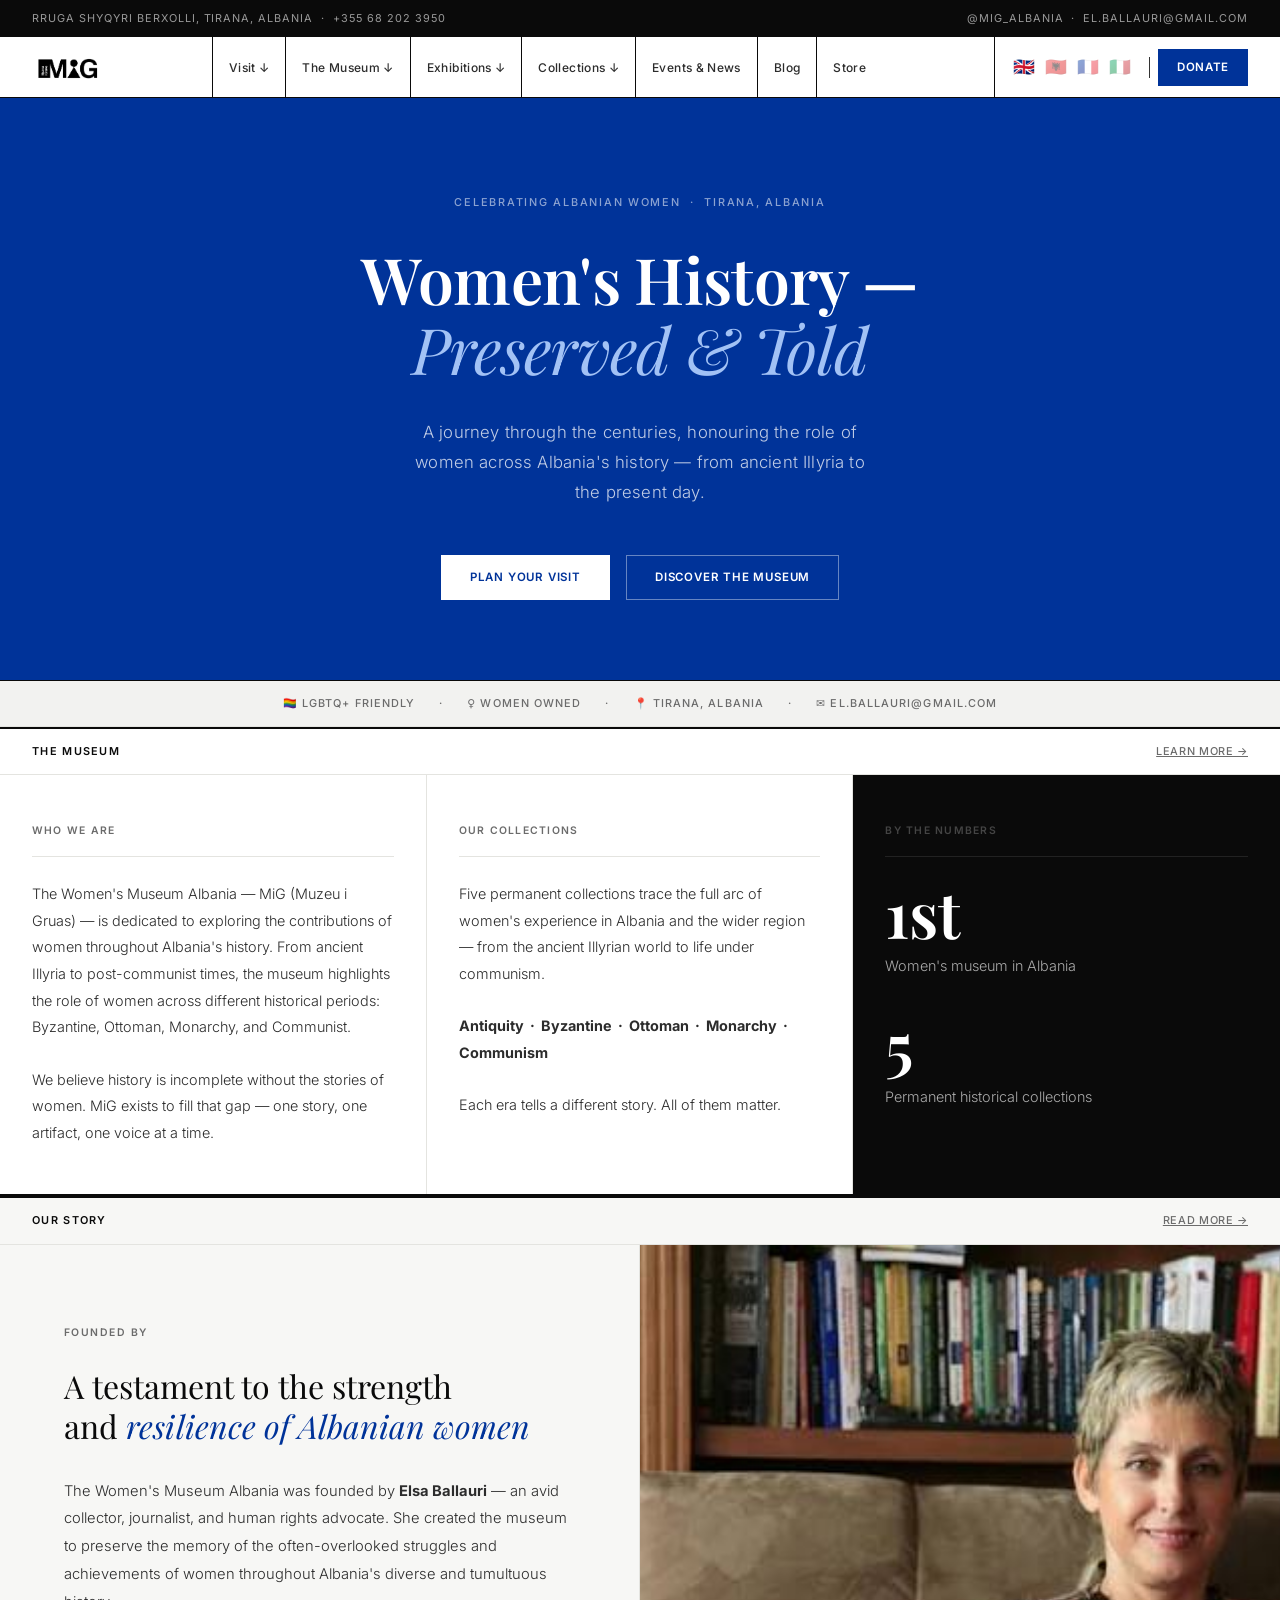
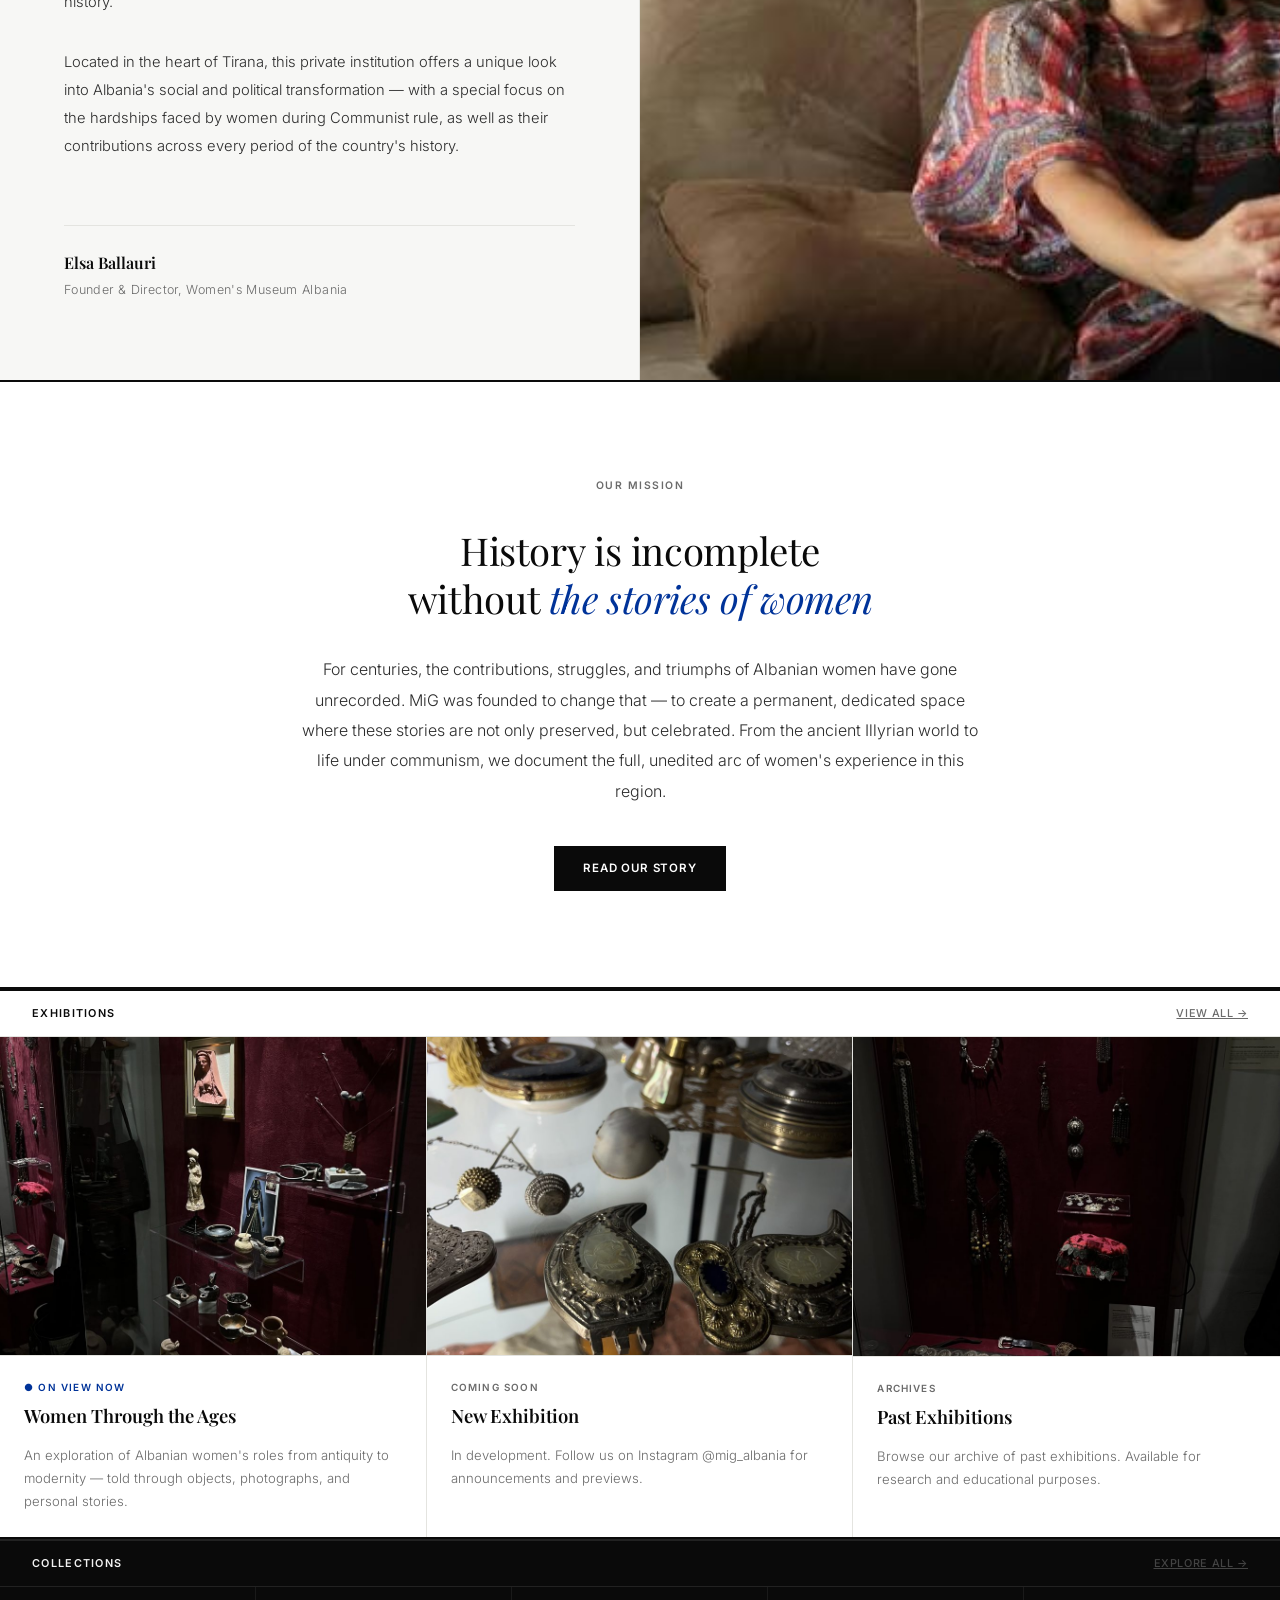
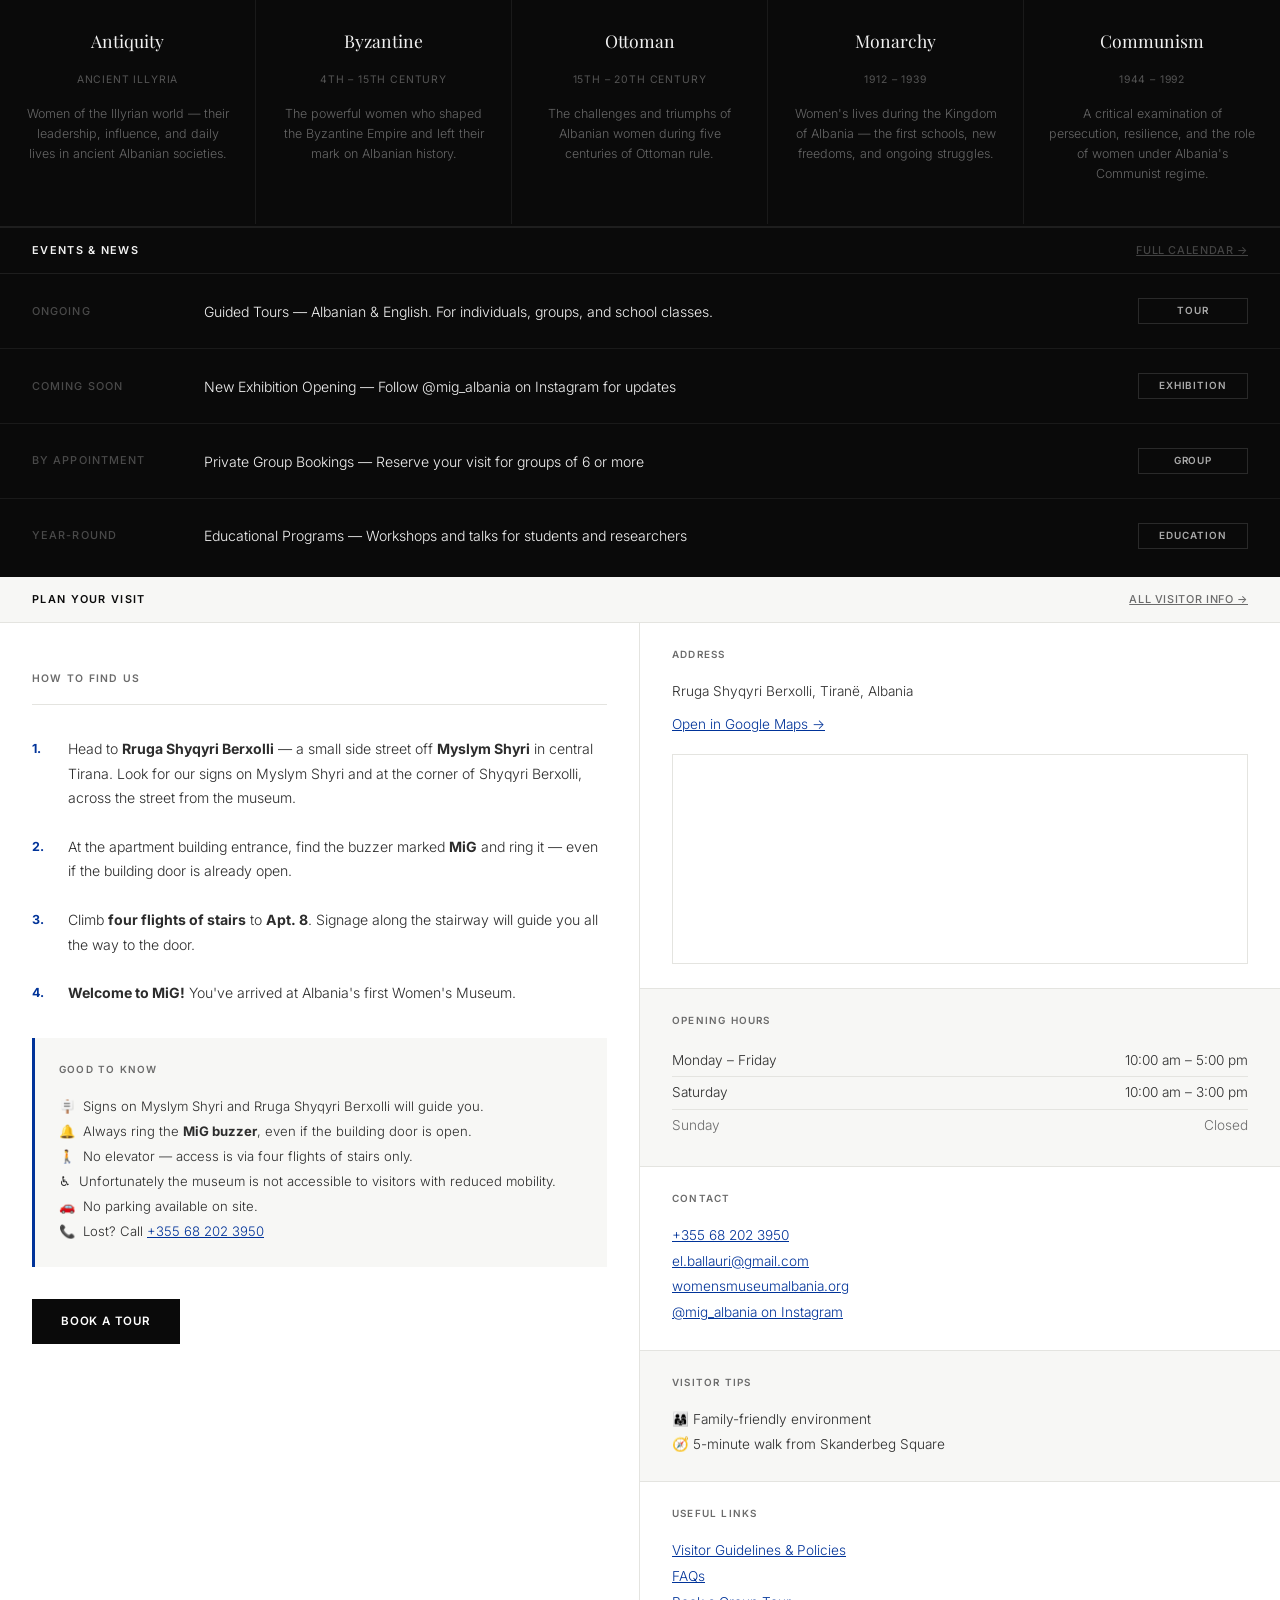
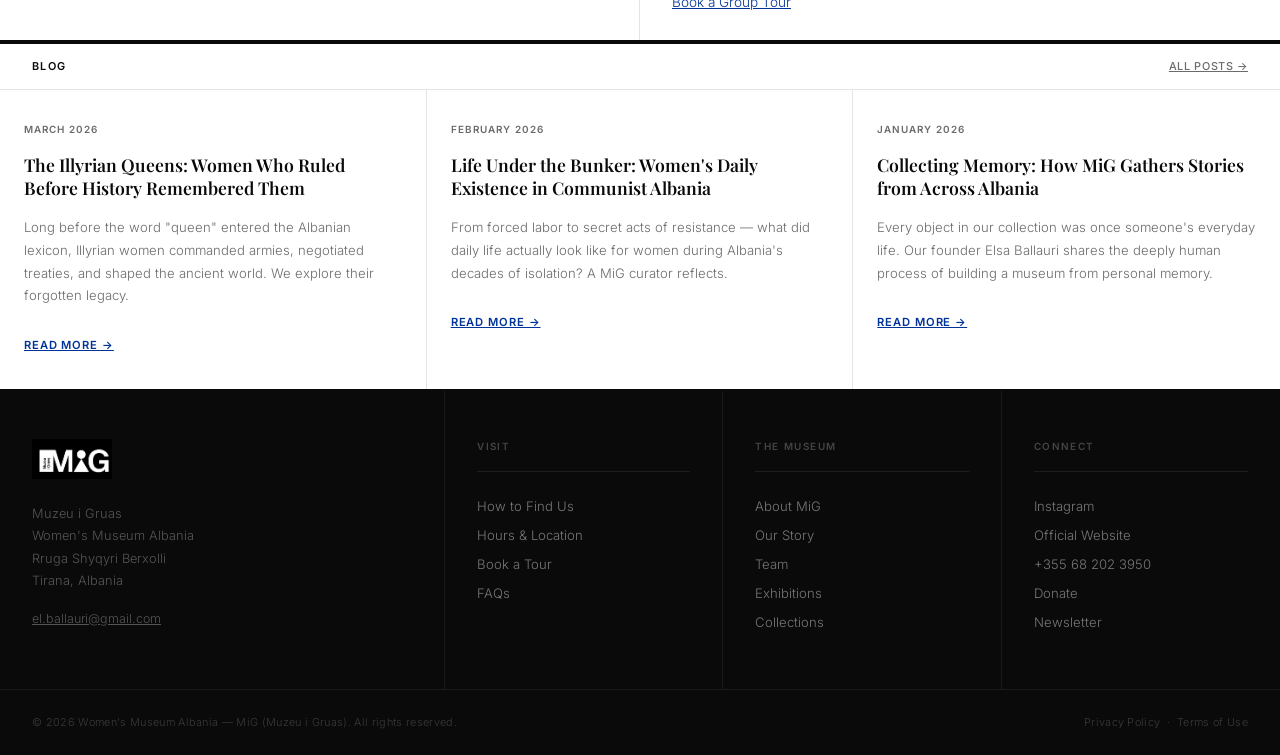
==== commit 0bebb6ad: "Update index.html" ====
--- a/index.html
+++ b/index.html
@@ -197,30 +197,216 @@
     .fcol a:hover { color: var(--white); }
     .footer-bottom { padding: var(--sp-3) var(--sp-4); display: flex; justify-content: space-between; align-items: center; font-size: 0.68rem; font-weight: 300; color: #3a3a3a; letter-spacing: 0.03em; }
 
+
+    /* LANGUAGE SWITCHER */
+    .lang-switcher {
+      display: flex; align-items: center; gap: 6px;
+      padding-right: var(--sp-2);
+      border-right: 1px solid #333;
+    }
+    .lang-btn {
+      font-size: 1.1rem;
+      cursor: pointer;
+      opacity: 0.45;
+      transition: opacity 0.2s, transform 0.2s;
+      background: none;
+      border: none;
+      padding: 2px;
+      line-height: 1;
+      display: flex; align-items: center;
+    }
+    .lang-btn:hover { opacity: 1; transform: scale(1.15); }
+    .lang-btn.active { opacity: 1; }
+    .lang-btn[title]::after {
+      content: attr(title);
+      position: absolute;
+      bottom: -22px; left: 50%;
+      transform: translateX(-50%);
+      font-size: 0.6rem;
+      font-family: 'Inter', sans-serif;
+      letter-spacing: 0.06em;
+      text-transform: uppercase;
+      background: var(--black);
+      color: var(--white);
+      padding: 2px 5px;
+      white-space: nowrap;
+      opacity: 0;
+      transition: opacity 0.15s;
+      pointer-events: none;
+    }
+    .lang-btn { position: relative; }
+    .lang-btn:hover[title]::after { opacity: 1; }
+
     /* FADE IN */
     .fade-in { opacity: 0; transform: translateY(16px); transition: opacity 0.5s ease, transform 0.5s ease; }
     .fade-in.visible { opacity: 1; transform: translateY(0); }
 
+
+    /* ── HAMBURGER MENU ── */
+    .hamburger {
+      display: none;
+      flex-direction: column;
+      gap: 5px;
+      cursor: pointer;
+      padding: 8px;
+      background: none;
+      border: none;
+    }
+    .hamburger span {
+      display: block;
+      width: 24px;
+      height: 2px;
+      background: var(--black);
+      transition: all 0.3s ease;
+    }
+    .hamburger.open span:nth-child(1) { transform: translateY(7px) rotate(45deg); }
+    .hamburger.open span:nth-child(2) { opacity: 0; }
+    .hamburger.open span:nth-child(3) { transform: translateY(-7px) rotate(-45deg); }
+
+    .mobile-menu {
+      display: none;
+      position: fixed;
+      top: 60px; left: 0; right: 0; bottom: 0;
+      background: var(--white);
+      z-index: 99;
+      overflow-y: auto;
+      border-top: 1px solid var(--border);
+      padding: var(--sp-3) 0 var(--sp-8);
+    }
+    .mobile-menu.open { display: block; }
+    .mobile-menu a, .mobile-menu span.m-section {
+      display: block;
+      padding: 12px var(--sp-4);
+      font-size: 0.95rem;
+      font-weight: 400;
+      color: var(--black);
+      border-bottom: 1px solid var(--border);
+      transition: background 0.15s;
+    }
+    .mobile-menu a:hover { background: var(--gray-light); text-decoration: none; }
+    .mobile-menu span.m-section {
+      font-size: 0.65rem;
+      font-weight: 600;
+      letter-spacing: 0.12em;
+      text-transform: uppercase;
+      color: var(--gray-mid);
+      background: var(--gray-soft);
+      padding: 8px var(--sp-4);
+    }
+    .mobile-menu .m-actions {
+      display: flex; gap: var(--sp-2);
+      padding: var(--sp-3) var(--sp-4);
+    }
+    .mobile-menu .m-actions a {
+      border: none; flex: 1; text-align: center;
+      padding: 12px; font-weight: 600; font-size: 0.8rem;
+      letter-spacing: 0.06em; text-transform: uppercase;
+    }
+    .mobile-menu .lang-switcher-mobile {
+      display: flex; gap: var(--sp-2); padding: var(--sp-3) var(--sp-4);
+      border-bottom: 1px solid var(--border);
+    }
+    .mobile-menu .lang-switcher-mobile button {
+      font-size: 1.4rem; background: none; border: none; cursor: pointer;
+      opacity: 0.4; transition: opacity 0.2s;
+    }
+    .mobile-menu .lang-switcher-mobile button.active { opacity: 1; }
+
+    /* ── BLOG SECTION ── */
+    #blog { border-bottom: 2px solid var(--black); background: var(--white); }
+    .blog-grid { display: grid; grid-template-columns: repeat(3, 1fr); }
+    .blog-card {
+      border-right: 1px solid var(--border);
+      padding: var(--sp-4) var(--sp-3);
+      transition: background 0.18s;
+      cursor: pointer;
+    }
+    .blog-card:last-child { border-right: none; }
+    .blog-card:hover { background: var(--gray-light); }
+    .blog-date {
+      font-size: 0.62rem; font-weight: 600;
+      letter-spacing: 0.1em; text-transform: uppercase;
+      color: var(--gray-mid); margin-bottom: var(--sp-2);
+    }
+    .blog-title {
+      font-family: 'Playfair Display', serif;
+      font-size: 1.1rem; font-weight: 600;
+      line-height: 1.3; margin-bottom: var(--sp-2);
+      color: var(--black);
+    }
+    .blog-excerpt {
+      font-size: 0.82rem; font-weight: 300;
+      color: var(--text-muted); line-height: 1.75;
+      margin-bottom: var(--sp-3);
+    }
+    .blog-read {
+      font-size: 0.7rem; font-weight: 600;
+      letter-spacing: 0.08em; text-transform: uppercase;
+      color: var(--blue); text-decoration: underline;
+    }
+    .blog-read:hover { color: var(--blue-hover); }
+
+    /* ── IMPROVED RESPONSIVE ── */
     @media (max-width: 860px) {
-      .nav-links { display: none; }
-      .about-grid, .exh-grid, .visit-grid, .footer-grid, .founder-grid, .collections-grid { grid-template-columns: 1fr; }
-      .about-col, .exh-card, .fcol, .collection-card { border-right: none; border-bottom: 1px solid var(--border); }
-      .visit-left { border-right: none; border-bottom: 1px solid var(--border); }
-      .event-row { grid-template-columns: 1fr; gap: var(--sp-1); }
-      .founder-text { padding: var(--sp-6) var(--sp-4); border-right: none; border-bottom: 1px solid var(--border); }
-      .founder-image { min-height: 260px; }
-    }
+      .top-strip { display: none; }
+      .nav-links { display: none !important; }
+      .nav-actions { display: none !important; }
+      .hamburger { display: flex; }
+      .nav-inner { padding: 0 var(--sp-2); }
+      .hero { padding: var(--sp-8) var(--sp-3) var(--sp-6); }
+      .hero-title { font-size: clamp(2rem, 8vw, 3rem); }
+      .hero-sub { font-size: 0.95rem; }
+      .hero-btns { flex-direction: column; align-items: center; gap: var(--sp-2); }
+      .hero-btns .btn { width: 100%; max-width: 280px; justify-content: center; }
+      .badges-bar { gap: var(--sp-2); font-size: 0.62rem; padding: 10px var(--sp-2); }
+      .about-grid { grid-template-columns: 1fr; }
+      .about-col { border-right: none; border-bottom: 1px solid var(--border); }
+      .about-col:last-child { border-bottom: none; }
+      .founder-grid { grid-template-columns: 1fr; }
+      .founder-text { padding: var(--sp-5) var(--sp-3); border-right: none; border-bottom: 1px solid var(--border); }
+      .founder-image { min-height: 300px; max-height: 400px; }
+      .exh-grid { grid-template-columns: 1fr; }
+      .exh-card { border-right: none; border-bottom: 1px solid var(--border); }
+      .collections-grid { grid-template-columns: 1fr 1fr; }
+      .collection-card { border-bottom: 1px solid var(--border-dark); }
+      .event-row { grid-template-columns: 1fr; gap: var(--sp-1); padding: var(--sp-2) var(--sp-3); }
+      .ev-tag { width: fit-content; }
+      .visit-grid { grid-template-columns: 1fr; }
+      .visit-left { border-right: none; border-bottom: 1px solid var(--border); padding: var(--sp-4) var(--sp-3); }
+      .visit-right { }
+      .vblock { padding: var(--sp-3); }
+      .footer-grid { grid-template-columns: 1fr 1fr; }
+      .fcol { border-right: none; border-bottom: 1px solid #1a1a1a; padding: var(--sp-4) var(--sp-3); }
+      .footer-bottom { flex-direction: column; gap: var(--sp-1); text-align: center; padding: var(--sp-3); }
+      .blog-grid { grid-template-columns: 1fr; }
+      .blog-card { border-right: none; border-bottom: 1px solid var(--border); }
+      .sec-head { padding: 12px var(--sp-3); }
+      .editorial-inner { padding: 0 var(--sp-2); }
+      #editorial { padding: var(--sp-8) var(--sp-3); }
+      .info-box { padding: var(--sp-2); }
+      .btn { padding: 11px 22px; font-size: 0.7rem; }
+    }
+
+    @media (max-width: 480px) {
+      .collections-grid { grid-template-columns: 1fr; }
+      .footer-grid { grid-template-columns: 1fr; }
+      .hero-title { font-size: clamp(1.8rem, 7vw, 2.6rem); }
+      .stat { font-size: 3rem; }
+      .founder-title { font-size: 1.5rem; }
+    }
+
   </style>
 </head>
 <body>
 
 <div class="top-strip">
   <span>Rruga Shyqyri Berxolli, Tirana, Albania &nbsp;·&nbsp; <a href="tel:+355682023950">+355 68 202 3950</a></span>
-  <span><a href="https://instagram.com/mig_albania" target="_blank">@mig_albania</a> &nbsp;·&nbsp; <a href="mailto:info@womensmuseumalbania.org">info@womensmuseumalbania.org</a></span>
+  <span><a href="https://instagram.com/mig_albania" target="_blank">@mig_albania</a> &nbsp;·&nbsp; <a href="mailto:el.ballauri@gmail.com">el.ballauri@gmail.com</a></span>
 </div>
 
 <nav>
   <div class="nav-inner">
+    <button class="hamburger" id="hamburger" onclick="toggleMenu()" aria-label="Menu"><span></span><span></span><span></span></button>
     <a class="nav-logo" href="#"><img src="[data-uri]" alt="MiG — Muzeu i Gruas" /></a>
     <ul class="nav-links">
       <li class="has-drop"><span>Visit ↓</span>
@@ -255,11 +441,51 @@
         </div>
       </li>
       <li><a href="#events">Events &amp; News</a></li>
+      <li><a href="#blog">Blog</a></li>
       <li><a href="#">Store</a></li>
     </ul>
     <div class="nav-actions">
-      <a class="nav-btn outline" href="#">Tickets</a>
+      <div class="lang-switcher">
+        <button class="lang-btn active" onclick="setLang('en')" title="English">🇬🇧</button>
+        <button class="lang-btn" onclick="setLang('sq')" title="Shqip">🇦🇱</button>
+        <button class="lang-btn" onclick="setLang('fr')" title="Français">🇫🇷</button>
+        <button class="lang-btn" onclick="setLang('it')" title="Italiano">🇮🇹</button>
+      </div>
       <a class="nav-btn filled" href="#">Donate</a>
+    </div>
+  </div>
+  <!-- MOBILE MENU -->
+  <div class="mobile-menu" id="mobileMenu">
+    <div class="mobile-menu lang-switcher-mobile">
+      <button class="active" onclick="setLang('en');toggleMenu()">🇬🇧</button>
+      <button onclick="setLang('sq');toggleMenu()">🇦🇱</button>
+      <button onclick="setLang('fr');toggleMenu()">🇫🇷</button>
+      <button onclick="setLang('it');toggleMenu()">🇮🇹</button>
+    </div>
+    <span class="m-section">Visit</span>
+    <a href="#visit" onclick="toggleMenu()">How to Find Us</a>
+    <a href="#visit" onclick="toggleMenu()">Plan Your Visit</a>
+    <a href="https://g.page/r/CQKsoFgxiEMgEBM/review" target="_blank" onclick="toggleMenu()">Leave a Review</a>
+    <span class="m-section">The Museum</span>
+    <a href="#about" onclick="toggleMenu()">About Us</a>
+    <a href="#founder" onclick="toggleMenu()">Our Story</a>
+    <a href="#" onclick="toggleMenu()">Team</a>
+    <span class="m-section">Exhibitions</span>
+    <a href="#exhibitions" onclick="toggleMenu()">Current</a>
+    <a href="#exhibitions" onclick="toggleMenu()">Coming Soon</a>
+    <a href="#exhibitions" onclick="toggleMenu()">Archives</a>
+    <span class="m-section">Collections</span>
+    <a href="#collections" onclick="toggleMenu()">Antiquity / Illyria</a>
+    <a href="#collections" onclick="toggleMenu()">Byzantine</a>
+    <a href="#collections" onclick="toggleMenu()">Ottoman</a>
+    <a href="#collections" onclick="toggleMenu()">Monarchy</a>
+    <a href="#collections" onclick="toggleMenu()">Communism</a>
+    <span class="m-section">More</span>
+    <a href="#events" onclick="toggleMenu()">Events &amp; News</a>
+    <a href="#blog" onclick="toggleMenu()">Blog</a>
+    <a href="#" onclick="toggleMenu()">Store</a>
+    <div class="m-actions">
+      <a class="btn btn-dark" href="#">Donate</a>
     </div>
   </div>
 </nav>
@@ -279,7 +505,7 @@
   <span>🏳️‍🌈 LGBTQ+ Friendly</span><span>·</span>
   <span>♀ Women Owned</span><span>·</span>
   <span>📍 Tirana, Albania</span><span>·</span>
-  <span>✉ info@womensmuseumalbania.org</span>
+  <span>✉ el.ballauri@gmail.com</span>
 </div>
 
 <!-- ABOUT -->
@@ -325,7 +551,7 @@
       </div>
     </div>
     <div class="founder-image">
-      <div class="founder-image-placeholder">[ Add portrait of Elsa Ballauri ]</div>
+      <img src="[data-uri]" alt="Elsa Ballauri, Founder" style="width:100%;height:100%;object-fit:cover;object-position:center top;" />
     </div>
   </div>
 </section>
@@ -345,7 +571,7 @@
   <div class="sec-head"><h2>Exhibitions</h2><a href="#">View All →</a></div>
   <div class="exh-grid">
     <div class="exh-card">
-      <div class="exh-img-wrap"><div class="exh-img-placeholder">[ Add exhibition image ]</div></div>
+      <div class="exh-img-wrap"><img src="[data-uri]" style="width:100%;height:100%;object-fit:cover;display:block;" /></div>
       <div class="exh-body">
         <div class="exh-tag live">● On view now</div>
         <div class="exh-title">Women Through the Ages</div>
@@ -353,7 +579,7 @@
       </div>
     </div>
     <div class="exh-card">
-      <div class="exh-img-wrap"><div class="exh-img-placeholder">[ Add exhibition image ]</div></div>
+      <div class="exh-img-wrap"><img src="[data-uri]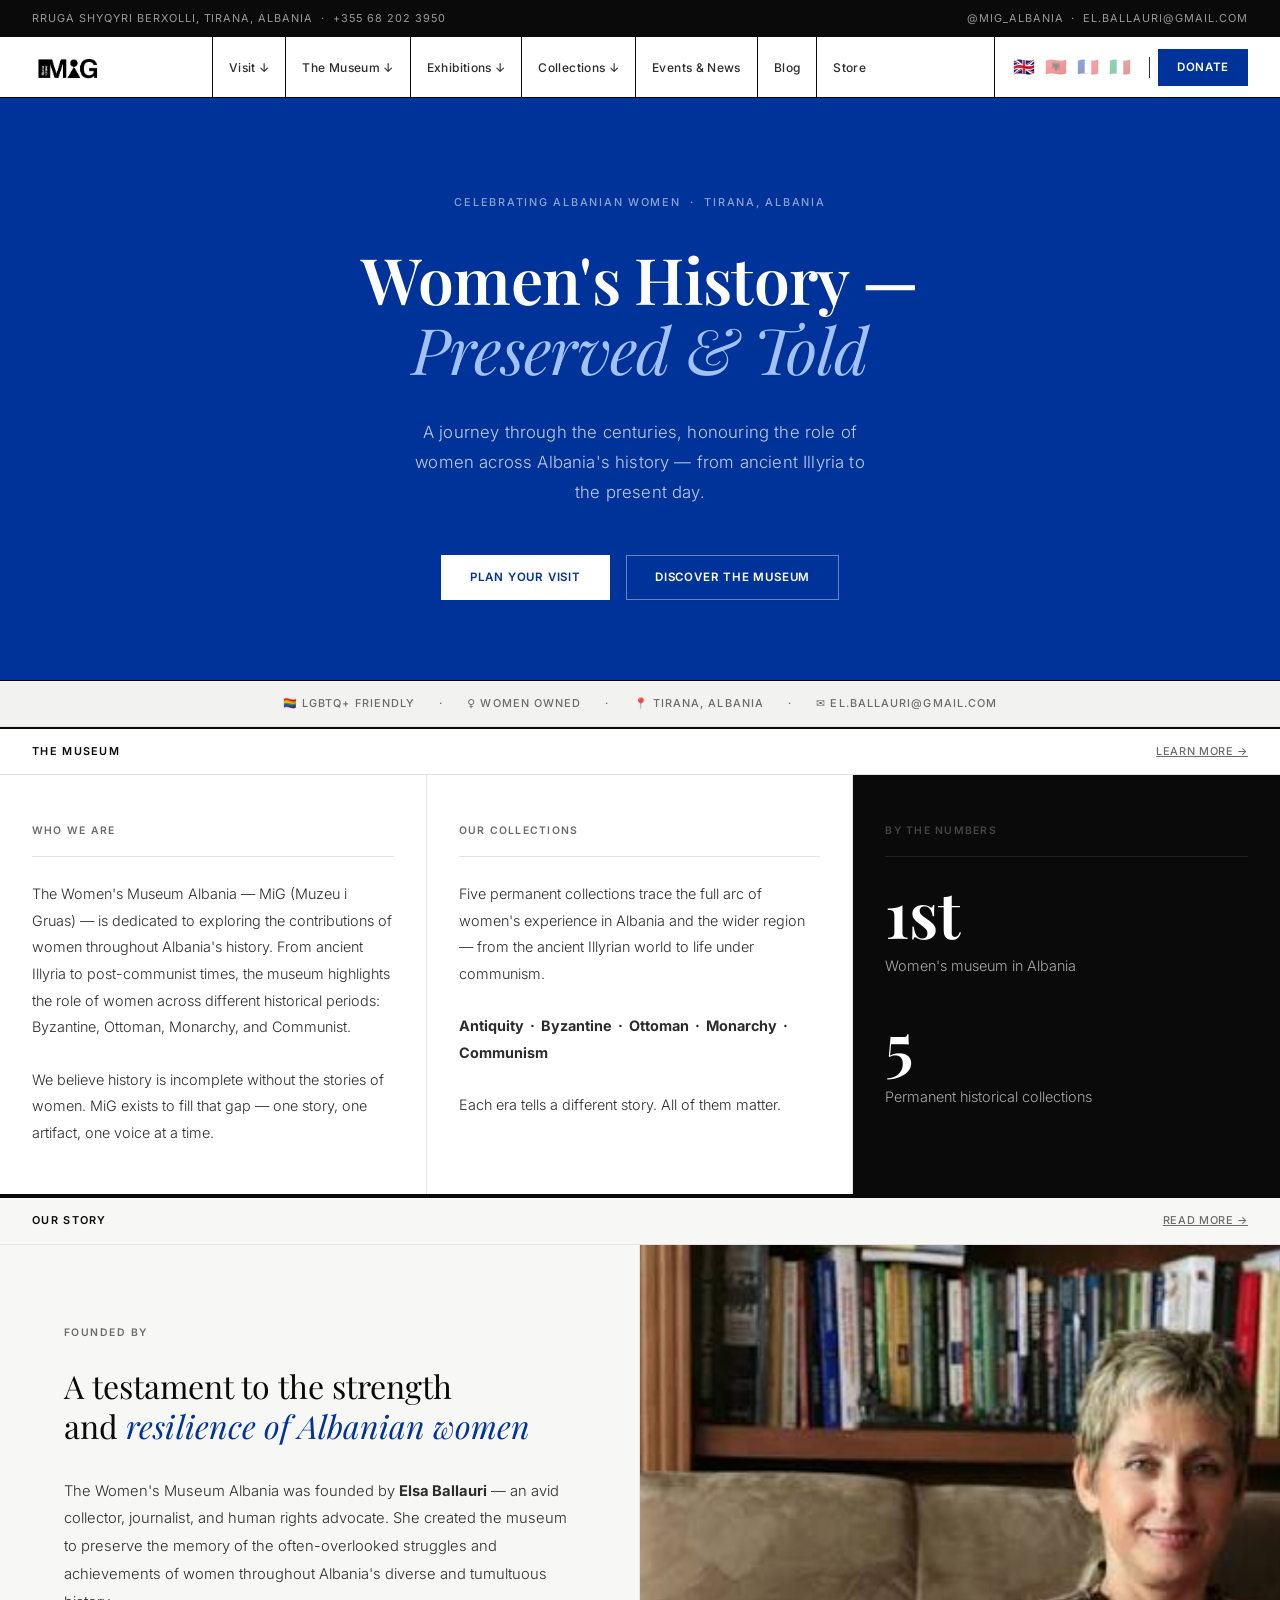
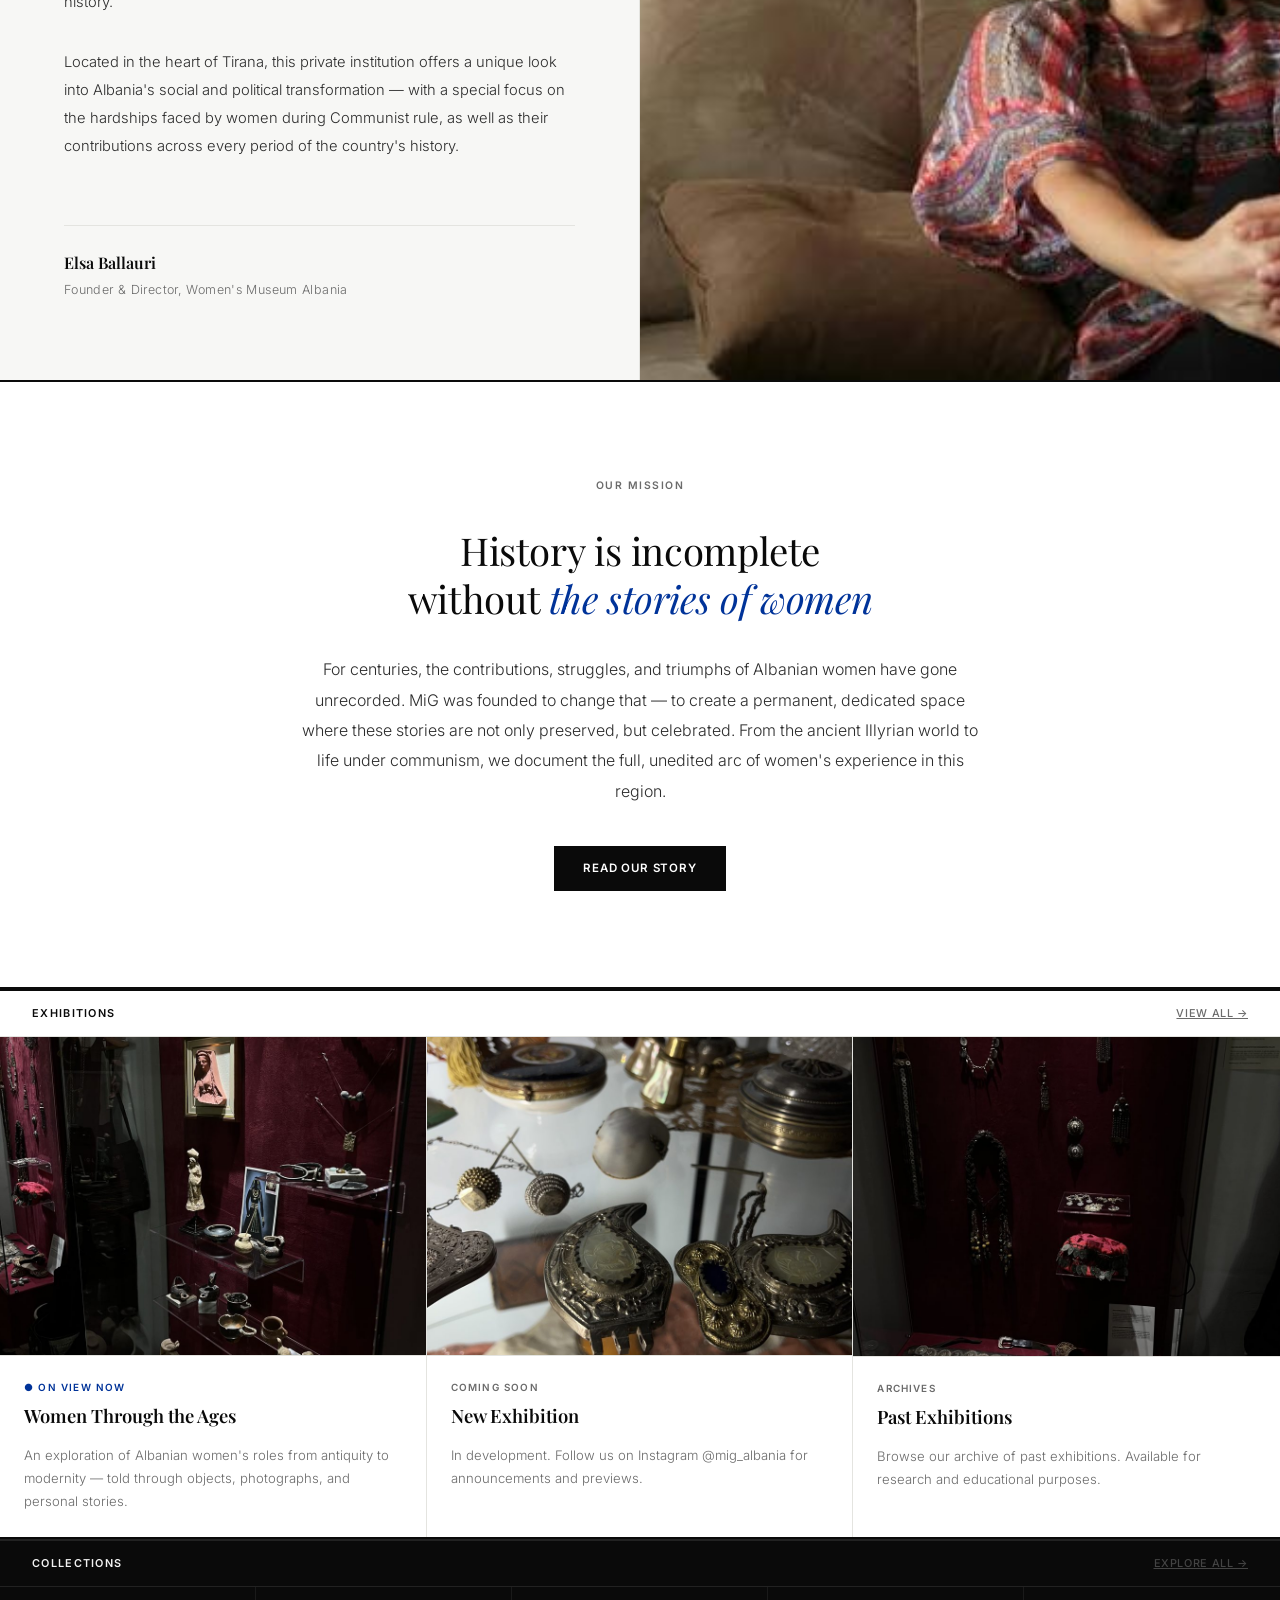
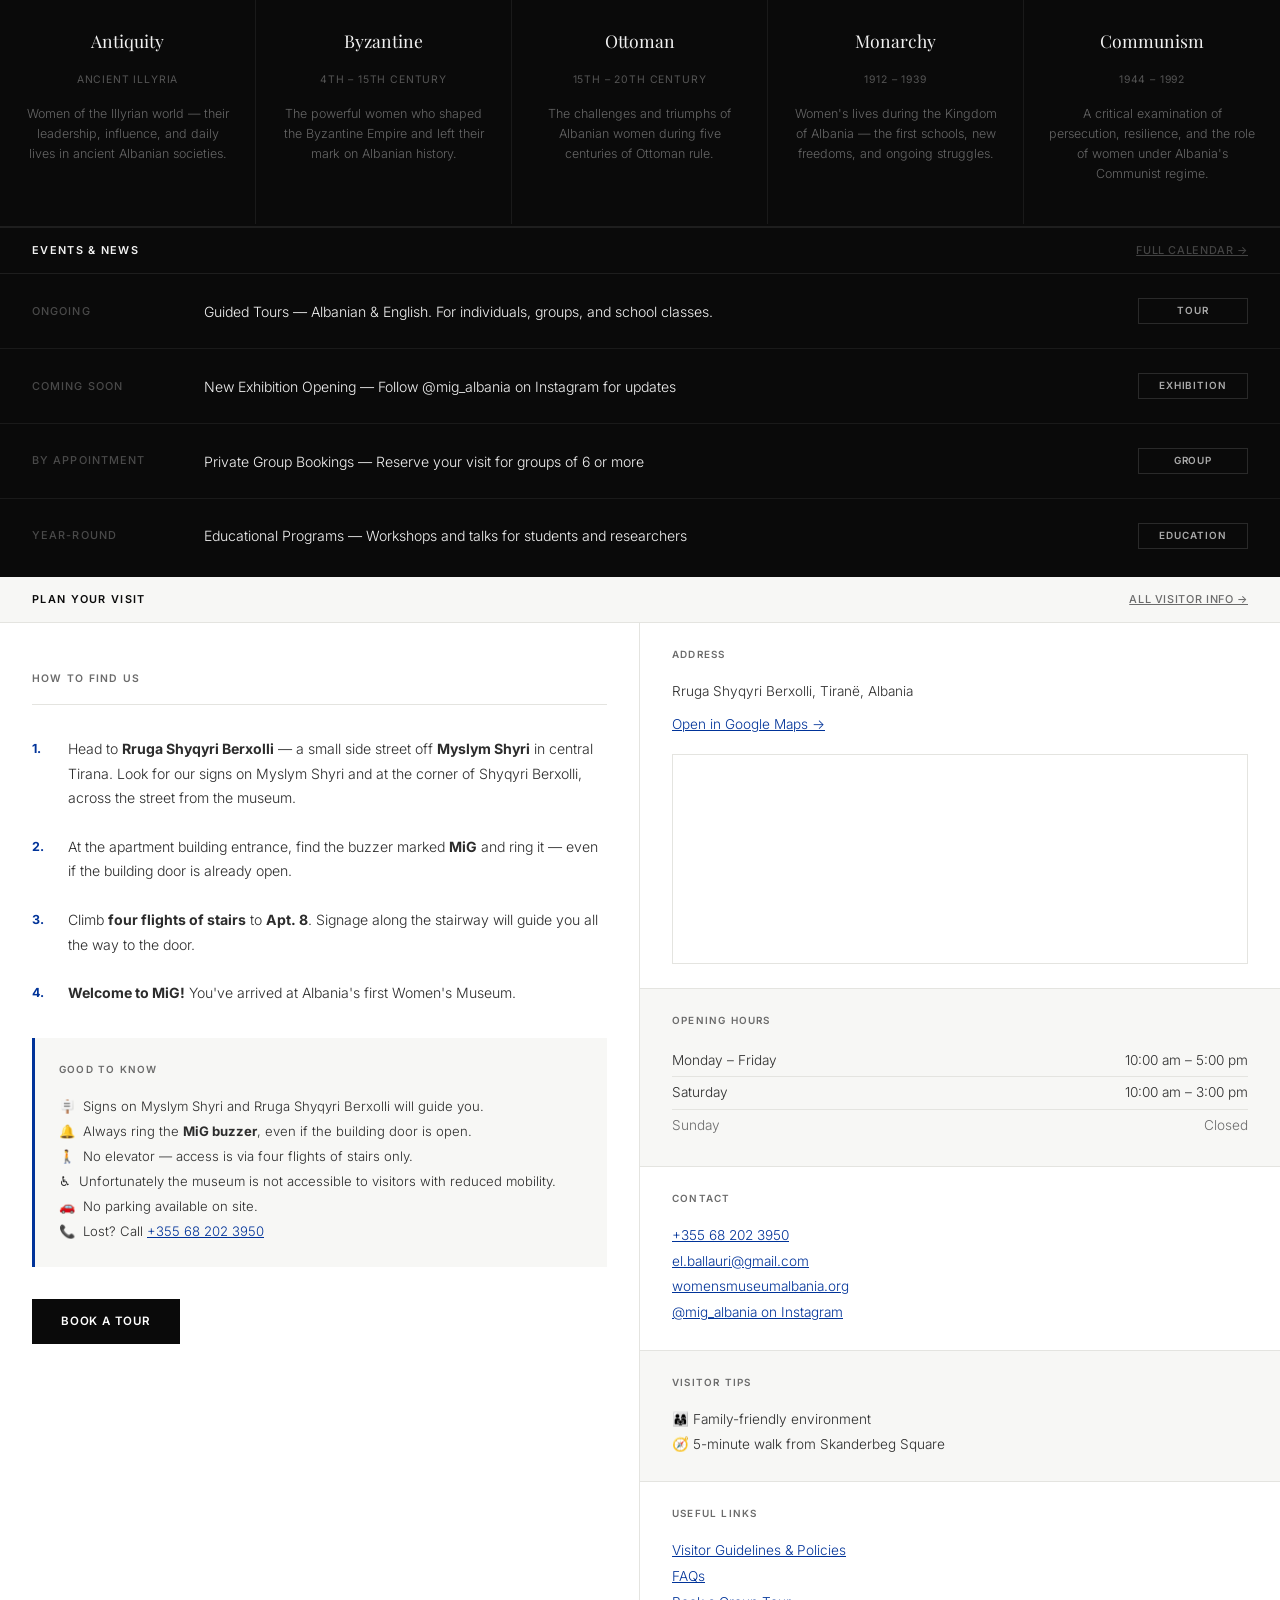
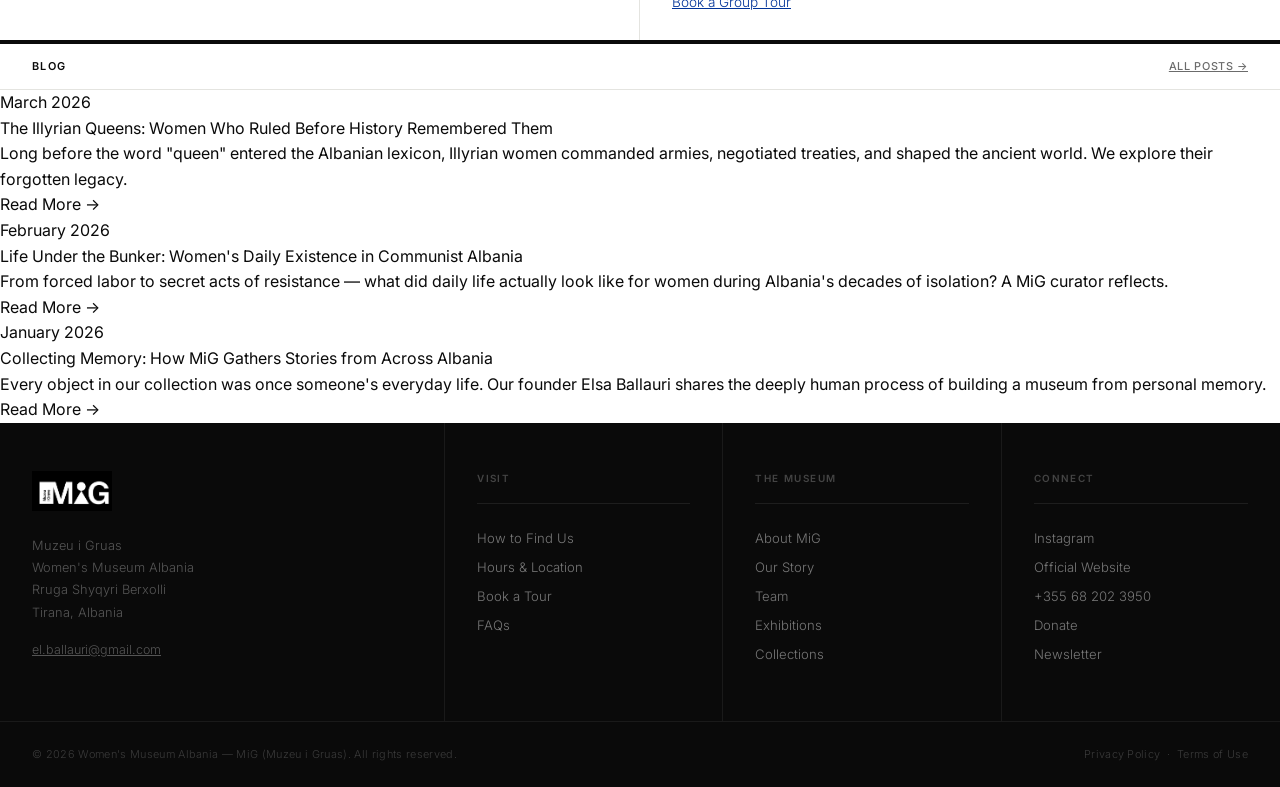
==== commit 97e693de: "Update index.html" ====
--- a/index.html
+++ b/index.html
@@ -4,6 +4,7 @@
   <meta charset="UTF-8" />
   <meta name="viewport" content="width=device-width, initial-scale=1.0" />
   <title>MiG — Muzeu i Gruas | Women's Museum Albania</title>
+  <link rel="icon" type="image/png" href="[data-uri]" />
   <link href="https://fonts.googleapis.com/css2?family=Playfair+Display:ital,wght@0,400;0,600;0,700;1,400;1,600&family=Inter:wght@300;400;500;600&display=swap" rel="stylesheet" />
   <style>
     *, *::before, *::after { box-sizing: border-box; margin: 0; padding: 0; }
@@ -244,13 +245,14 @@
 
     /* ── HAMBURGER MENU ── */
     .hamburger {
-      display: none;
+      display: none; /* shown via media query */
       flex-direction: column;
       gap: 5px;
       cursor: pointer;
       padding: 8px;
       background: none;
       border: none;
+      z-index: 201;
     }
     .hamburger span {
       display: block;
@@ -266,53 +268,97 @@
     .mobile-menu {
       display: none;
       position: fixed;
-      top: 60px; left: 0; right: 0; bottom: 0;
+      top: 0; left: 0; right: 0; bottom: 0;
       background: var(--white);
-      z-index: 99;
+      z-index: 200;
       overflow-y: auto;
+      padding-top: 70px;
+      padding-bottom: 40px;
+    }
+    .mobile-menu.open { display: block; }
+
+    .mobile-menu .m-lang {
+      display: flex;
+      gap: 12px;
+      padding: 16px 20px;
+      border-bottom: 1px solid var(--border);
+      background: var(--gray-soft);
+    }
+    .mobile-menu .m-lang button {
+      font-size: 1.5rem;
+      background: none;
+      border: 2px solid transparent;
+      cursor: pointer;
+      opacity: 0.4;
+      transition: opacity 0.2s;
+      padding: 4px;
+      border-radius: 4px;
+    }
+    .mobile-menu .m-lang button.active {
+      opacity: 1;
+      border-color: var(--blue);
+    }
+
+    .mobile-menu .m-section {
+      display: block;
+      padding: 10px 20px 6px;
+      font-size: 0.6rem;
+      font-weight: 700;
+      letter-spacing: 0.14em;
+      text-transform: uppercase;
+      color: var(--gray-mid);
+      background: var(--gray-soft);
+      border-bottom: 1px solid var(--border);
       border-top: 1px solid var(--border);
-      padding: var(--sp-3) 0 var(--sp-8);
-    }
-    .mobile-menu.open { display: block; }
-    .mobile-menu a, .mobile-menu span.m-section {
+      margin-top: 4px;
+    }
+    .mobile-menu a {
       display: block;
-      padding: 12px var(--sp-4);
+      padding: 13px 20px;
       font-size: 0.95rem;
       font-weight: 400;
       color: var(--black);
       border-bottom: 1px solid var(--border);
       transition: background 0.15s;
-    }
-    .mobile-menu a:hover { background: var(--gray-light); text-decoration: none; }
-    .mobile-menu span.m-section {
-      font-size: 0.65rem;
+      text-decoration: none;
+    }
+    .mobile-menu a:hover, .mobile-menu a:active { background: var(--gray-light); }
+
+    .mobile-menu .m-actions {
+      padding: 20px;
+      display: flex;
+      gap: 12px;
+    }
+    .mobile-menu .m-actions a {
+      flex: 1;
+      text-align: center;
+      border: none;
+      padding: 13px 20px;
       font-weight: 600;
-      letter-spacing: 0.12em;
+      font-size: 0.82rem;
+      letter-spacing: 0.06em;
       text-transform: uppercase;
-      color: var(--gray-mid);
-      background: var(--gray-soft);
-      padding: 8px var(--sp-4);
-    }
-    .mobile-menu .m-actions {
-      display: flex; gap: var(--sp-2);
-      padding: var(--sp-3) var(--sp-4);
-    }
-    .mobile-menu .m-actions a {
-      border: none; flex: 1; text-align: center;
-      padding: 12px; font-weight: 600; font-size: 0.8rem;
-      letter-spacing: 0.06em; text-transform: uppercase;
-    }
-    .mobile-menu .lang-switcher-mobile {
-      display: flex; gap: var(--sp-2); padding: var(--sp-3) var(--sp-4);
-      border-bottom: 1px solid var(--border);
-    }
-    .mobile-menu .lang-switcher-mobile button {
-      font-size: 1.4rem; background: none; border: none; cursor: pointer;
-      opacity: 0.4; transition: opacity 0.2s;
-    }
-    .mobile-menu .lang-switcher-mobile button.active { opacity: 1; }
-
-    /* ── BLOG SECTION ── */
+      border-radius: 0;
+    }
+
+    /* Mobile nav close button */
+    .mobile-close {
+      position: fixed;
+      top: 14px;
+      right: 16px;
+      z-index: 201;
+      display: none;
+      background: none;
+      border: none;
+      font-size: 1.5rem;
+      cursor: pointer;
+      color: var(--black);
+      padding: 4px 8px;
+    }
+    .mobile-menu.open ~ .mobile-close,
+    .mobile-close.visible { display: block; }
+
+    /* ── BLOG SECTION ── 
     #blog { border-bottom: 2px solid var(--black); background: var(--white); }
     .blog-grid { display: grid; grid-template-columns: repeat(3, 1fr); }
     .blog-card {
@@ -348,7 +394,7 @@
 
     /* ── IMPROVED RESPONSIVE ── */
     @media (max-width: 860px) {
-      .top-strip { display: none; }
+      .top-strip { font-size: 0.62rem; padding: 8px 16px; flex-direction: column; gap: 3px; text-align: center; line-height: 1.6; }
       .nav-links { display: none !important; }
       .nav-actions { display: none !important; }
       .hamburger { display: flex; }
@@ -406,7 +452,6 @@
 
 <nav>
   <div class="nav-inner">
-    <button class="hamburger" id="hamburger" onclick="toggleMenu()" aria-label="Menu"><span></span><span></span><span></span></button>
     <a class="nav-logo" href="#"><img src="[data-uri]" alt="MiG — Muzeu i Gruas" /></a>
     <ul class="nav-links">
       <li class="has-drop"><span>Visit ↓</span>
@@ -444,6 +489,7 @@
       <li><a href="#blog">Blog</a></li>
       <li><a href="#">Store</a></li>
     </ul>
+    <button class="hamburger" id="hamburger" onclick="toggleMenu()" aria-label="Menu"><span></span><span></span><span></span></button>
     <div class="nav-actions">
       <div class="lang-switcher">
         <button class="lang-btn active" onclick="setLang('en')" title="English">🇬🇧</button>
@@ -456,16 +502,16 @@
   </div>
   <!-- MOBILE MENU -->
   <div class="mobile-menu" id="mobileMenu">
-    <div class="mobile-menu lang-switcher-mobile">
-      <button class="active" onclick="setLang('en');toggleMenu()">🇬🇧</button>
-      <button onclick="setLang('sq');toggleMenu()">🇦🇱</button>
-      <button onclick="setLang('fr');toggleMenu()">🇫🇷</button>
-      <button onclick="setLang('it');toggleMenu()">🇮🇹</button>
+    <div class="m-lang" id="mLang">
+      <button class="active" onclick="setLang('en')">🇬🇧</button>
+      <button onclick="setLang('sq')">🇦🇱</button>
+      <button onclick="setLang('fr')">🇫🇷</button>
+      <button onclick="setLang('it')">🇮🇹</button>
     </div>
     <span class="m-section">Visit</span>
     <a href="#visit" onclick="toggleMenu()">How to Find Us</a>
     <a href="#visit" onclick="toggleMenu()">Plan Your Visit</a>
-    <a href="https://g.page/r/CQKsoFgxiEMgEBM/review" target="_blank" onclick="toggleMenu()">Leave a Review</a>
+    <a href="https://g.page/r/CQKsoFgxiEMgEBM/review" target="_blank" onclick="toggleMenu()">Leave a Review ↗</a>
     <span class="m-section">The Museum</span>
     <a href="#about" onclick="toggleMenu()">About Us</a>
     <a href="#founder" onclick="toggleMenu()">Our Story</a>
@@ -483,9 +529,9 @@
     <span class="m-section">More</span>
     <a href="#events" onclick="toggleMenu()">Events &amp; News</a>
     <a href="#blog" onclick="toggleMenu()">Blog</a>
-    <a href="#" onclick="toggleMenu()">Store</a>
+    <a href="#" onclick="toggleMenu()">Store — Coming Soon</a>
     <div class="m-actions">
-      <a class="btn btn-dark" href="#">Donate</a>
+      <a class="btn btn-dark" href="#" onclick="toggleMenu()">Donate</a>
     </div>
   </div>
 </nav>
@@ -1293,7 +1339,6 @@
     btn.classList.toggle('open');
     document.body.style.overflow = menu.classList.contains('open') ? 'hidden' : '';
   }
-  // Close menu on resize
   window.addEventListener('resize', () => {
     if (window.innerWidth > 860) {
       document.getElementById('mobileMenu').classList.remove('open');
@@ -1301,6 +1346,19 @@
       document.body.style.overflow = '';
     }
   });
+  // Sync mobile lang buttons with desktop
+  const origSetLang = setLang;
+  window.setLang = function(lang) {
+    origSetLang(lang);
+    // Sync mobile lang buttons
+    document.querySelectorAll('#mLang button').forEach((b, i) => {
+      b.classList.remove('active');
+    });
+    const langs = ['en','sq','fr','it'];
+    const idx = langs.indexOf(lang);
+    const mBtns = document.querySelectorAll('#mLang button');
+    if (mBtns[idx]) mBtns[idx].classList.add('active');
+  };
 </script>
 
 </body>
